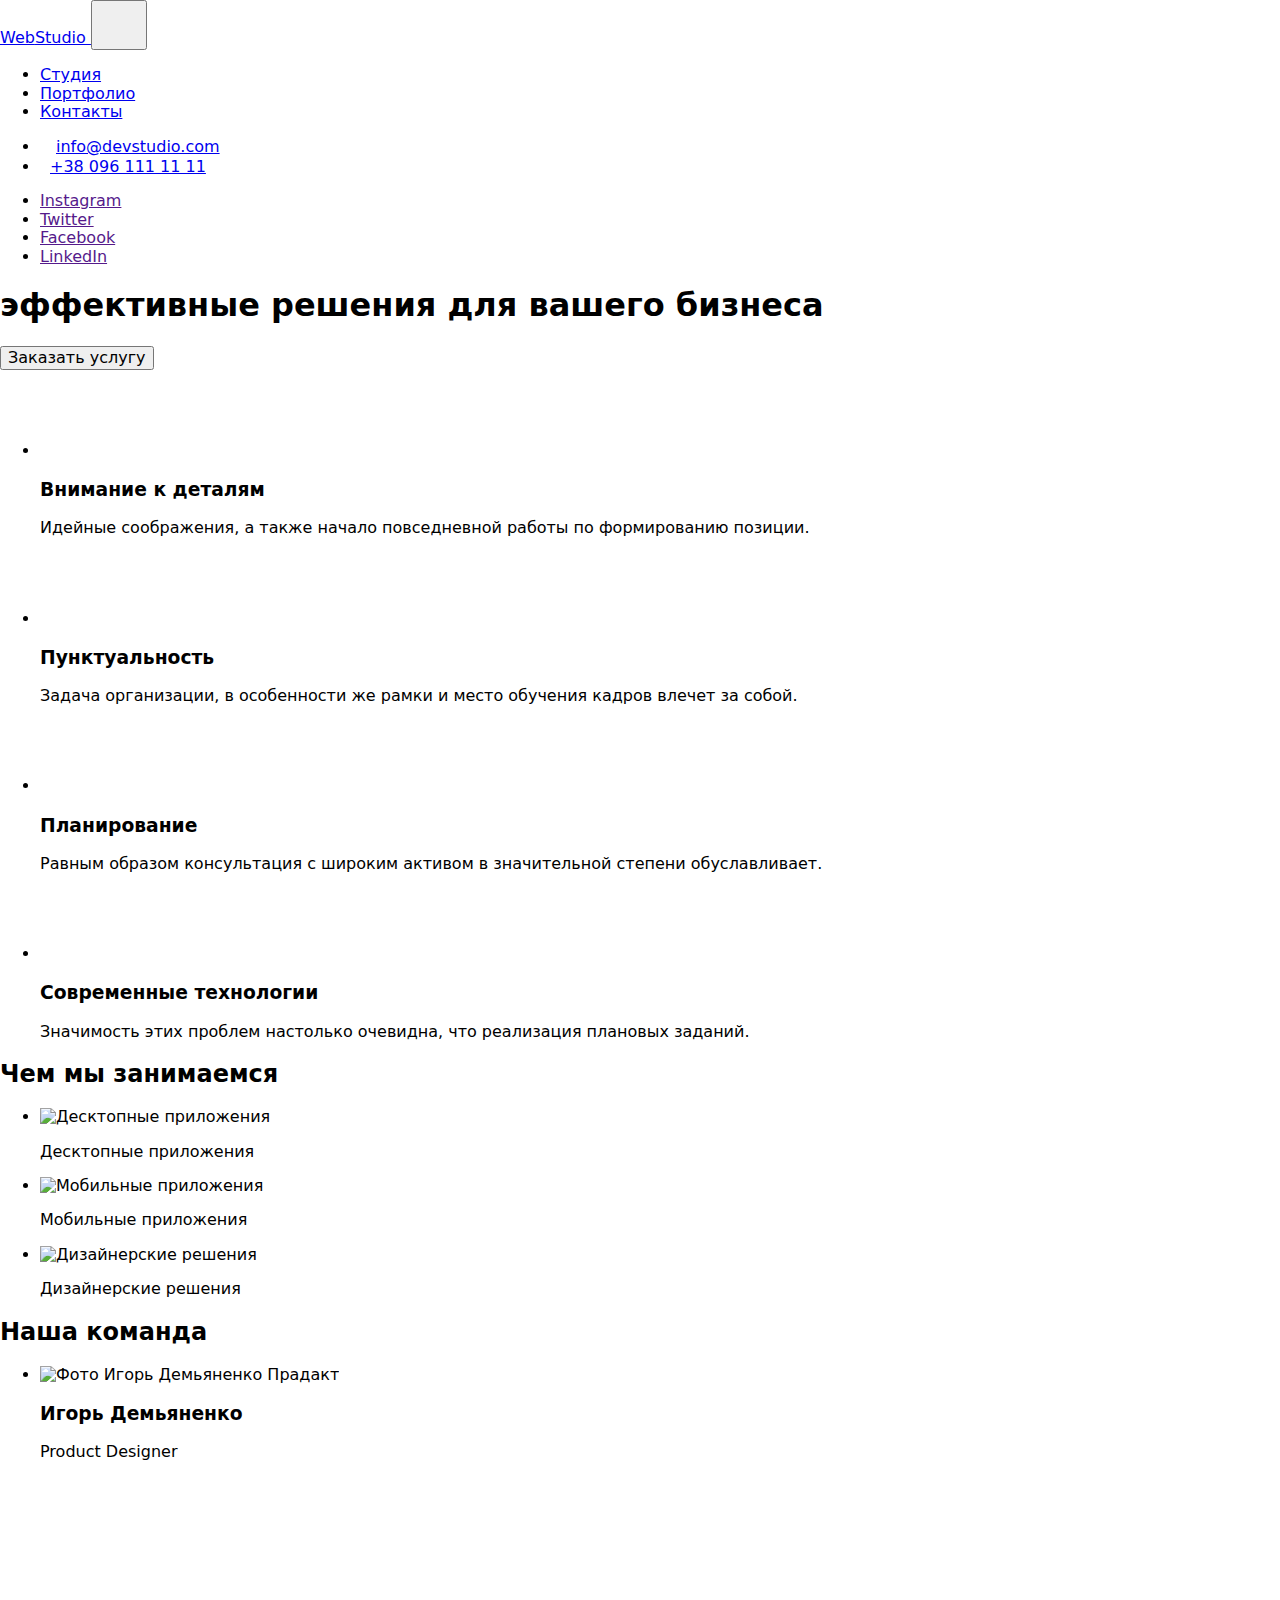
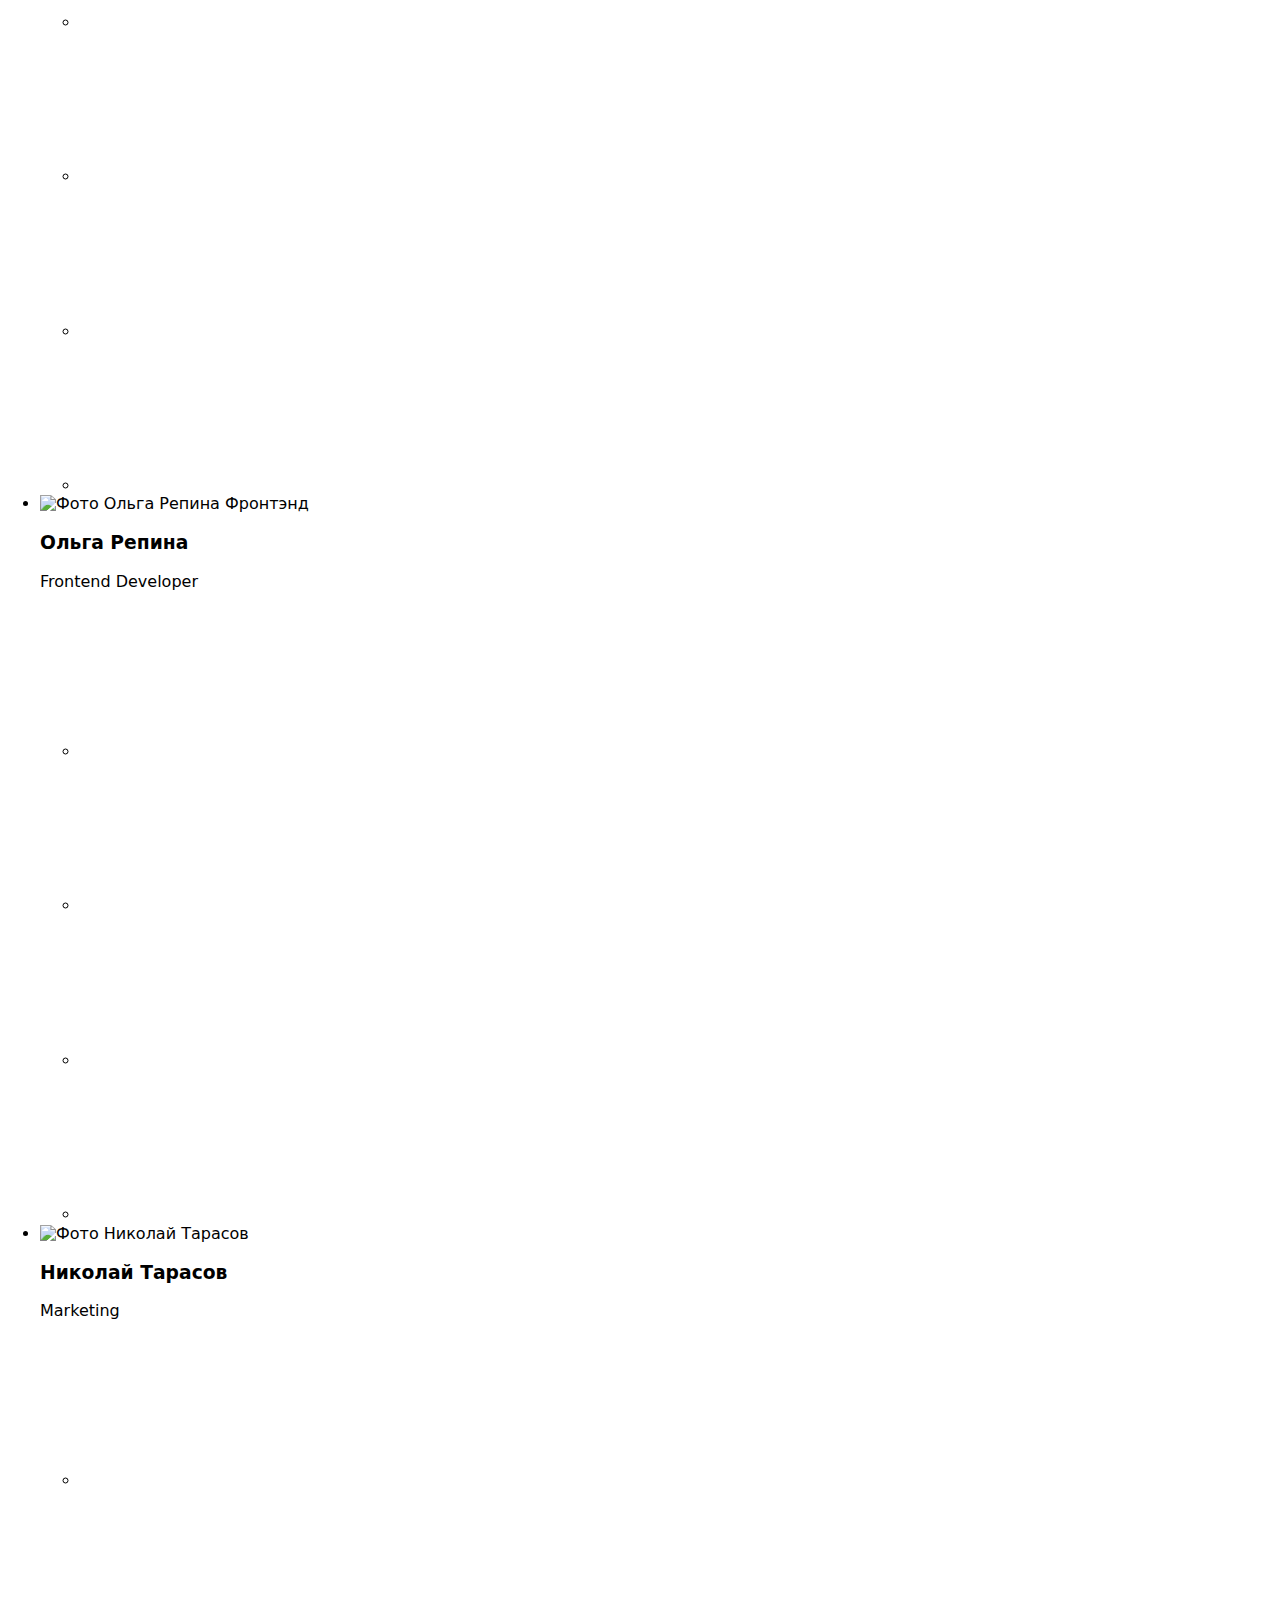
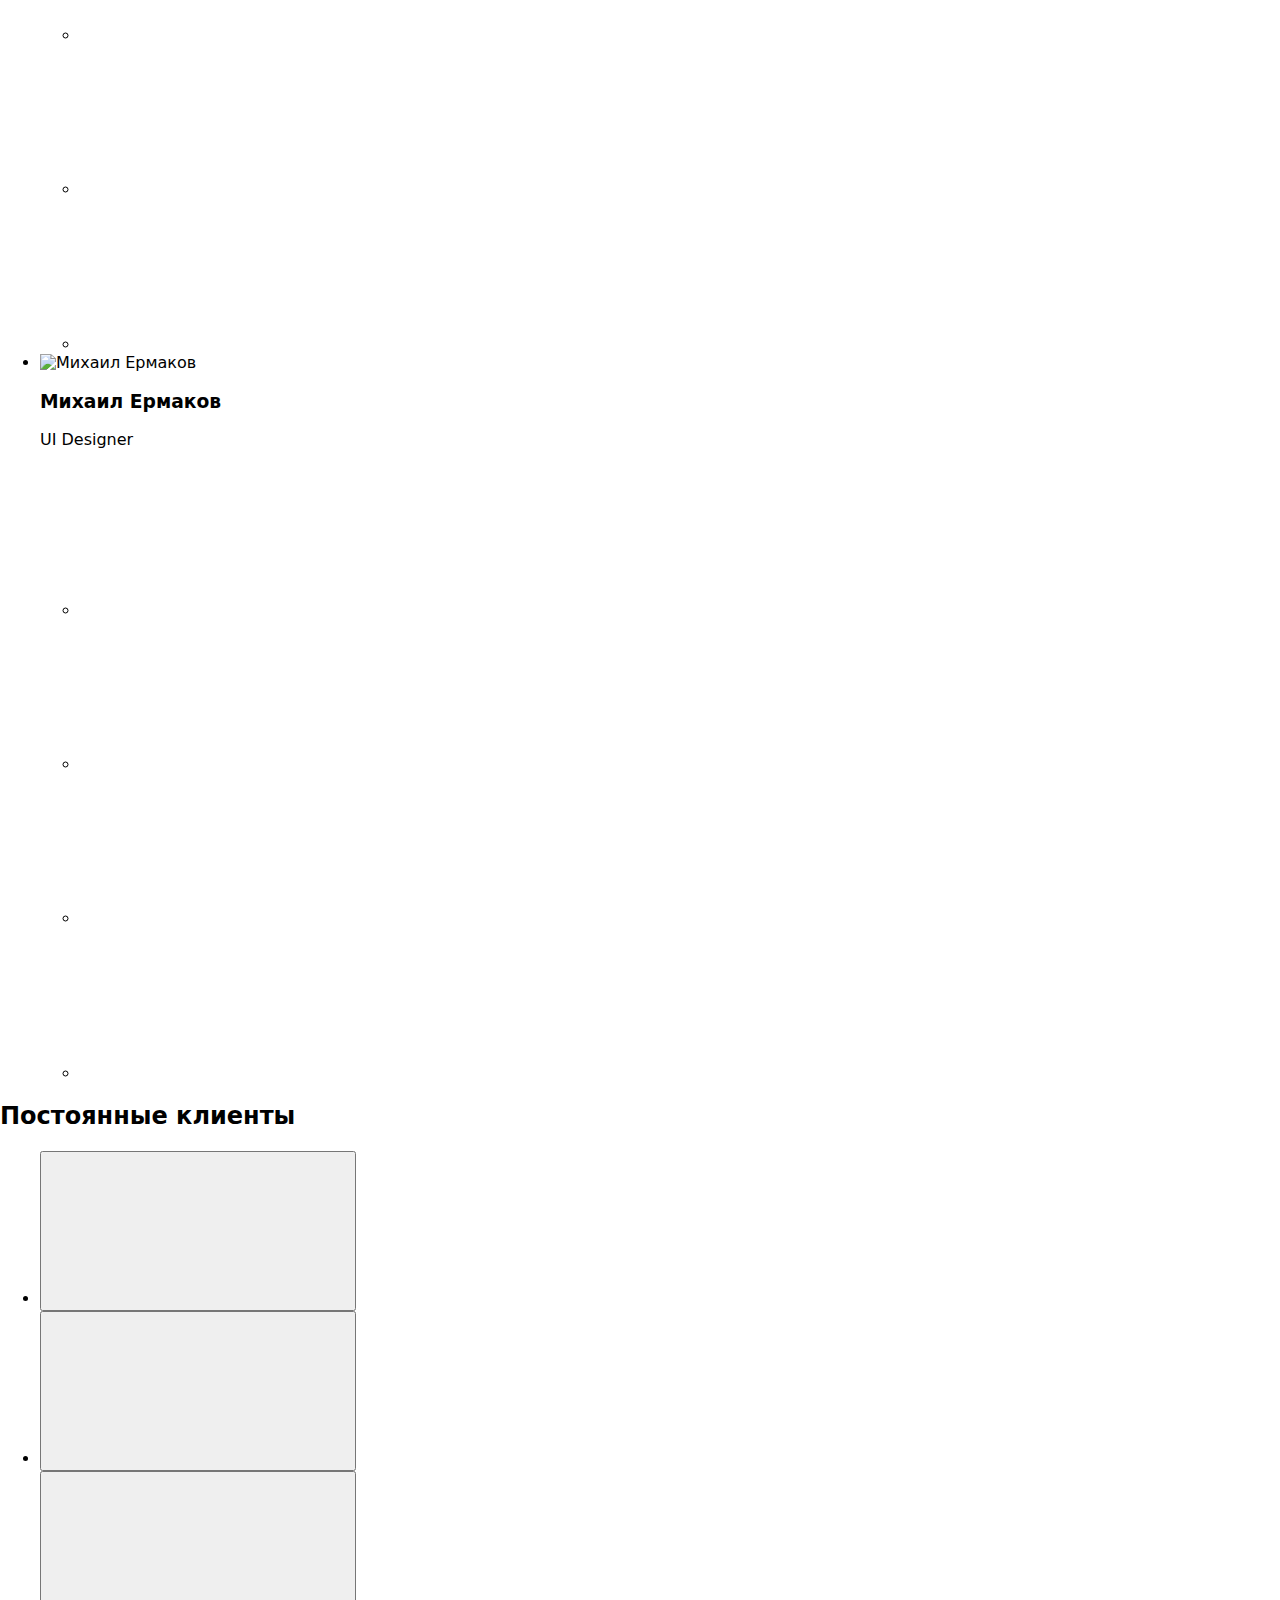
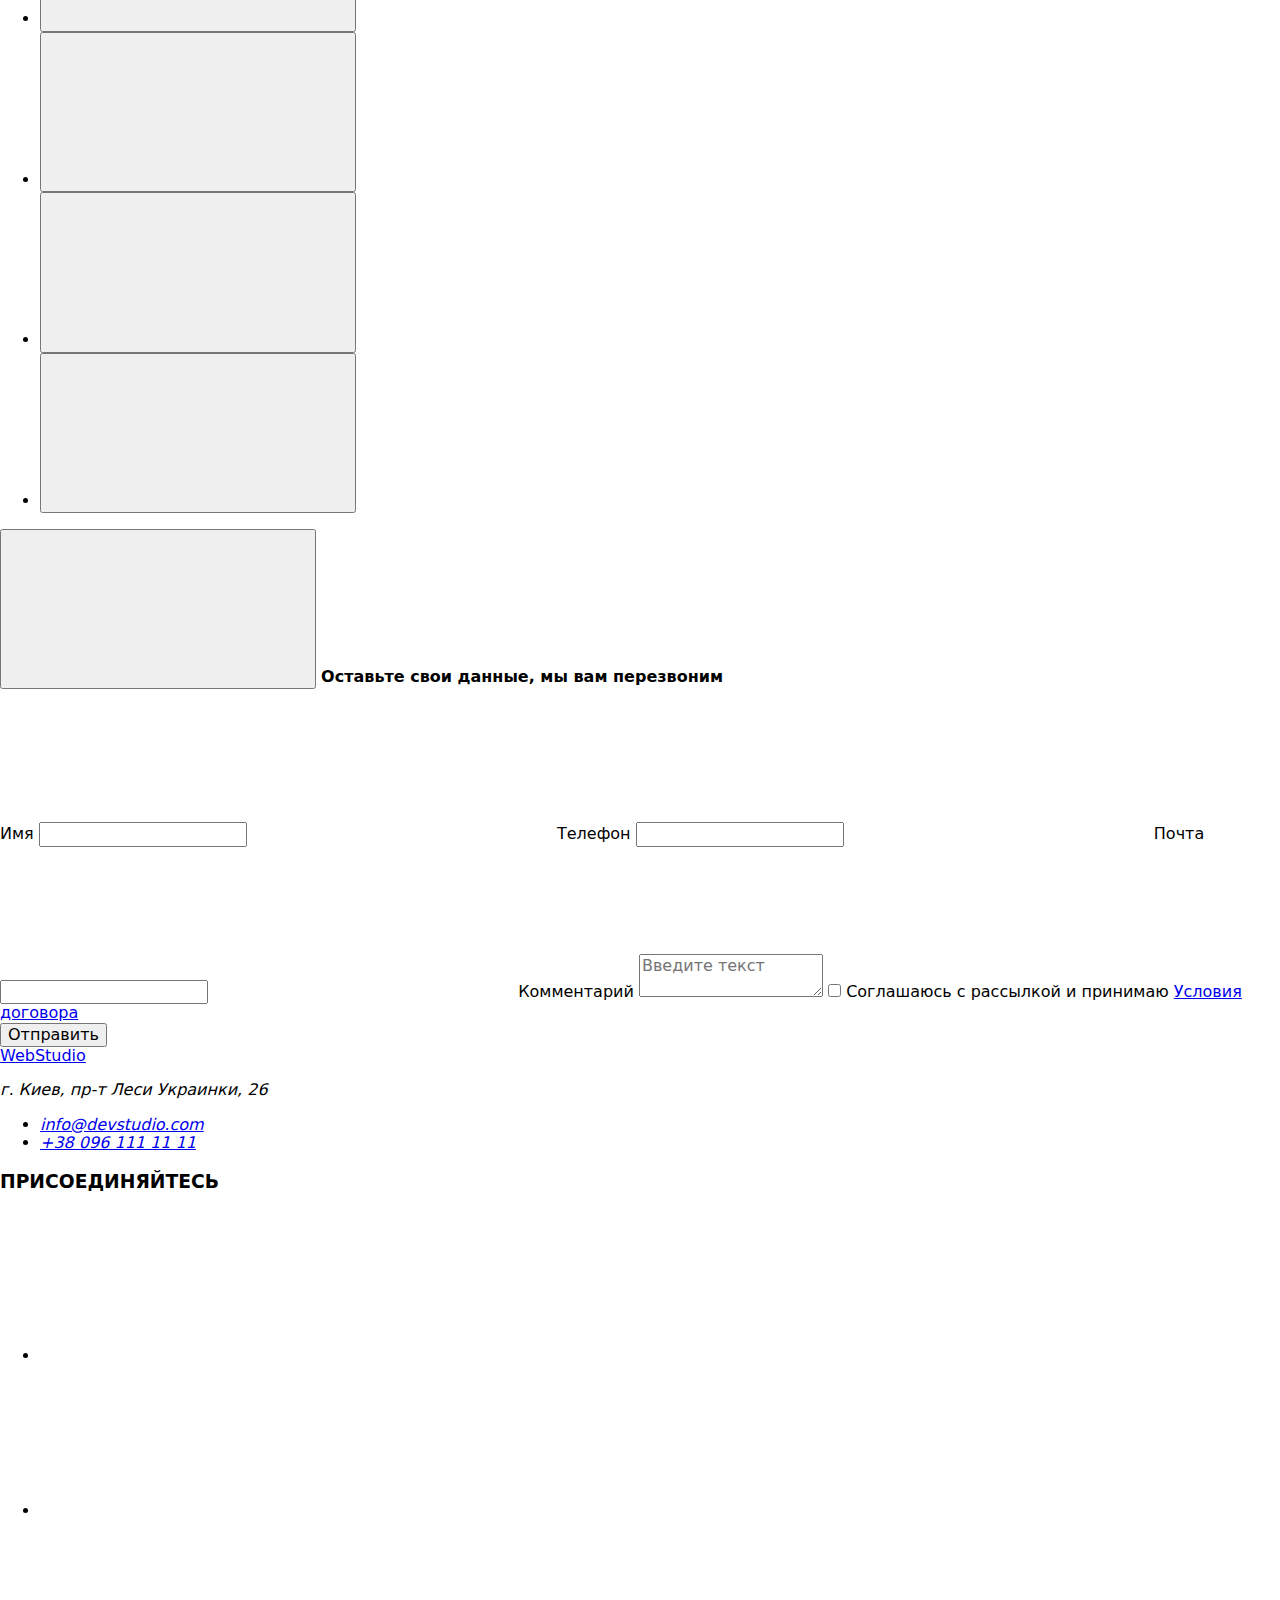
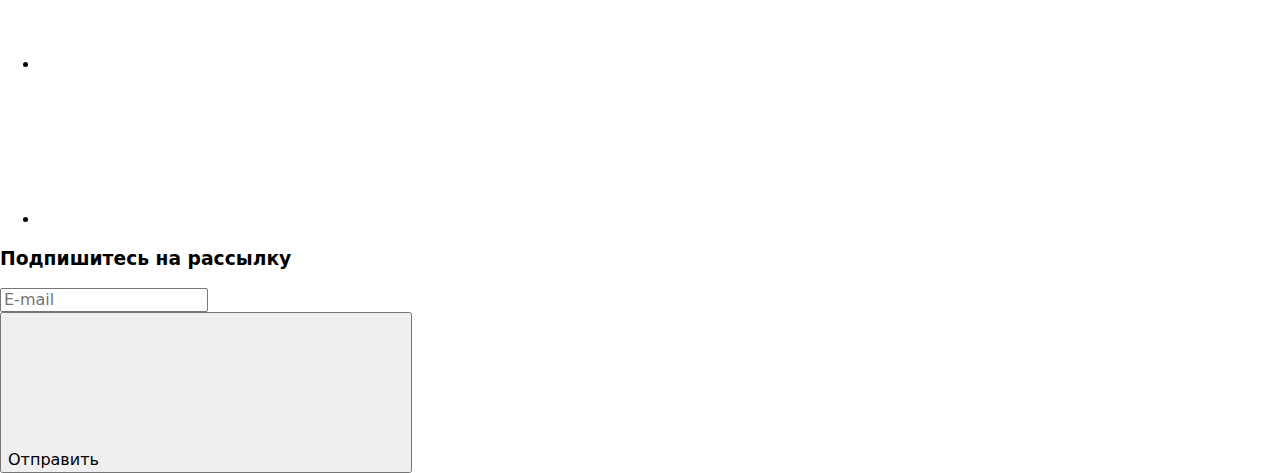
==== index.html @ d08d19b3 "Add files via upload" ====
<!DOCTYPE html>
<html lang="ru">

<head>
    <meta charset="UTF-8" />
    <meta name="viewport" content="width=device-width, initial-scale=1.0" />
    <title>WebStudio</title>
    <link rel="preconnect" href="https://fonts.googleapis.com">
    <link rel="preconnect" href="https://fonts.gstatic.com" crossorigin>
    <link
        href="https://fonts.googleapis.com/css2?family=Raleway:wght@700&family=Roboto:wght@400;500;700;900&display=swap"
        rel="stylesheet">
    <link rel="stylesheet"
        href="https://cdnjs.cloudflare.com/ajax/libs/modern-normalize/1.1.0/modern-normalize.min.css">
       

    <link rel="stylesheet" href="./css/main.min.css">
</head>

<body>
    <!-- Шапка страницы -->
    <header class="page-header">
        <div class="container">
            <nav class="navigation">
                
                <a href="./index.html" class="top-logo">
                    <span class="accent">Web</span>Studio
                </a>
                <button type="button" class="menu-mobile" aria-expanded="false" data-menu-button>
    
                    <svg class="menu-mobile__icon" width="40" height="40" aria-label="Переключатель мобильного меню">
                        <use class="menu-mobile__menu" href="./images/svg/symbol-defs.svg#menu"></use>
                        <use class="menu-mobile__close" href="./images/svg/symbol-defs.svg#close"></use>
                    </svg>
                </button>
                <div class="header-menu-container" id="header-menu-container" data-menu>
                    <ul class="navigation__list">
                        <li class="navigation__item">
                            <a href="./index.html" class="navigation__link navigation__link--accent">Студия</a>
                        </li>
                        <li class="navigation__item">
                            <a href="./portfolio.html" class="navigation__link">Портфолио</a>
                        </li>
                        <li class="navigation__item">
                            <a href="/" class="navigation__link">Контакты</a>
                        </li>
                    </ul>
                    
                    <ul class="contact">




                        <li class="contact__item contact__maill">
                            <a href="maito:info@devstudio.com" class="contact__link">
                         <svg class="contact__icon" width="16" height="12">
    <use href="./images/sprite.svg#icon-envelope"></use>
</svg>info@devstudio.com</a>       
                        </li>
<li class="contact__item contact__tell">
    <a href="tell:+380961111111" class="contact__link contact__link--accent">
        <svg class="contact__icon" width="10" height="16">
            <use href="./images/sprite.svg#icon-Vector"></use>
        </svg>+38 096 111 11 11</a>
</li>

                        
                    </ul>
                    <ul class="social-list__menu">
                        <li class="social-list__item">
                            <a href="" class="social-list__links">Instagram</a>
                            <span class="social-list__line"></span>
                        </li>
                        <li class="social-list__item">
                            <a href="" class="social-list__links">Twitter</a>
                            <span class="social-list__line"></span>
                        </li>
                        <li class="social-list__item">
                            <a href="" class="social-list__links">Facebook</a>
                            <span class="social-list__line"></span>
                        </li>
                        <li class="social-list__item">
                            <a href="" class="social-list__links">LinkedIn</a>
                        </li>
                    </ul>
                </div>
            </nav>
        </div>
    </header>

    <main>
       
        <!-- hero -->
        <section class="hero">
            <div class="hero-main">
                <h1 class="hero-title">эффективные решения для вашего бизнеса</h1>
                <button class="button primary" type="button" data-modal-open>Заказать услугу</button>
            </div>
        </section>

        <!-- Переваги -->

        <section class="section-special-first ">
            <div class="container">

                <!-- <h2 class="unvisible">Список преимуществ</h2> -->
<div class="r">
                <ul class="feature-list ">

                    <li class="feature-list__item">

                        <div class="feature-list__icon--fon"><svg class="feature-list__icon" width="65.32px" height="70px">
                                <use href="./images/sprite.svg#icon-antenna"></use>
                            </svg></div>

                        <h3 class="title">Внимание к деталям</h3>
                        <p class="text">
                            Идейные соображения, а также начало повседневной работы по формированию позиции.
                        </p>
                    </li>
                    <li class="feature-list__item">

                        <div class="feature-list__icon--fon"><svg class="feature-list__icon" width="66.96px" height="70px">
                                <use href="./images/sprite.svg#icon-clock"></use>

                            </svg></div>
                        <h3 class="title">Пунктуальность</h3>
                        <p class="text">
                            Задача организации, в особенности же рамки и место обучения кадров влечет за собой.
                        </p>
                    </li>
                    <li class="feature-list__item">

                        <div class="feature-list__icon--fon"><svg class="feature-list__icon" width="66.96px" height="70px">
                                <use href="./images/sprite.svg#icon-diagram"></use>
                            </svg></div>

                        <h3 class="title">Планирование</h3>
                        <p class="text">
                            Равным образом консультация с широким активом в значительной степени обуславливает.
                        </p>
                    </li>
                    <li class="feature-list__item">

                        <div class="feature-list__icon--fon"> <svg class="feature-list__icon" width="66.96px" height="70px">
                                <use href="./images/sprite.svg#icon-astronaut"></use>
                            </svg></div>

                        <h3 class="title">Современные технологии</h3>
                        <p class="text">
                            Значимость этих проблем настолько очевидна, что реализация плановых заданий.
                        </p>
                    </li>
                </ul></div>
            </div>
        </section>


        <!-- Послуги -->

        <section class="section-special-second services">
            <div class="container">
                <h2 class="section-main-title">Чем мы занимаемся</h2>

                <ul class="   services-list">

                    <li class="services-list__item">
                        <picture>
                            <source srcset="./images/img/haw-we-do/business.webp 1x, ./images/img/haw-we-do/business2-450@2x.webp 2x"
                                media="(min-width 1200px)" type="image/webp">
                            <source srcset="./images/img/haw-we-do/business.jpg 1x, ./images/img/haw-we-do/business2-450@2x.jpg 2x"
                                media="(min-width 1200px)">
                            <img src="./images/img/haw-we-do/business.jpg" alt="Десктопные приложения" width="370" />
                        </picture>
                        <p class="services-list__text">Десктопные приложения</p>
                    </li>
                    <li class="services-list__item">
                        <picture>
                            <source srcset="./images/img/haw-we-do/mobile-apps.webp 1x, ./images/img/haw-we-do/mobile-apps-450@2x.webp 2x"
                                media="(min-width 1200px)" type="image/webp">
                            <source srcset="./images/img/haw-we-do/mobile-apps.jpg 1x, ./images/img/haw-we-do/mobile-apps-450@2x.jpg 2x"
                                media="(min-width 1200px)">
                            <img src="./images/img/haw-we-do/mobile-apps.jpg" alt="Мобильные приложения" width="370" />
                        </picture>
                        <p class="services-list__text">Мобильные приложения</p>
                    </li>
                    <li class="services-list__item">
                        <picture>
                            <source srcset="./images/img/haw-we-do/design.webp 1x, ./images/img/haw-we-do/design-450@2x.webp 2x "
                                media="(min-width 1200px)" type="image/webp">
                            <source srcset="./images/img/haw-we-do/design.jpg 1x, ./images/img/haw-we-do/design-450@2x.jpg 2x "
                                media="(min-width 1200px)">
                            <img src="./images/img/haw-we-do/design.jpg" alt="Дизайнерские решения" width="370" />
                        </picture>
                        <p class="services-list__text">Дизайнерские решения</p>
                    </li>
                </ul>
            </div>
        </section>


        <!-- Співробітники компанії -->

        <section class="section employees">
            <div class="container">

                <h2 class="section-main-title">Наша команда</h2>
                <ul class="   employees-list">
                    <li class="employees-list__item">

                        <picture>
                            <source srcset="./images/img/team-desctop/desctop-igor1x.webp 1x, ./images/img/team-desctop/desctop-igor@2x.webp 2x"
                                media="(min-width: 1200px)" type="image/webp">
                            <source srcset="./images/img/team-desctop/desctop-igor1x.jpg 1x, ./images/img/team-desctop/desctop-igor@2x.jpg 2x"
                                media="(min-width: 1200px)">
                            <source srcset="./images/img/team-tablet/tablet-igor1x.webp 1x, ./images/img/team-tablet/tablet-igor@2x.webp 2x"
                                media="(min-width: 768px)" type="image/webp">
                            <source srcset="./images/img/team-tablet/tablet-igor1x.jpg 1x, ./images/img/team-tablet/tablet-igor@2x.jpg 2x"
                                media="(min-width: 768px)">
                            <source srcset="./images/img/team-smart/smart-igor1x.webp 1x, ./images/img/team-smart/smart-igor@2x.webp 2x"
                                media="(min-width: 320px)" type="image/webp">
                            <source srcset="./images/img/team-smart/smart-igor1x.jpg 1x, ./images/img/team-smart/smart-igor@2x.jpg 2x"
                                media="(min-width: 320px)">
                            <img src="./images/img/team-smart/smart-igor1x.jpg" alt="Фото Игорь Демьяненко Прадакт" />
                        </picture>
                        <div class="employees-item__description">
                            <h3>Игорь Демьяненко</h3>
                            <p>Product Designer</p>
                            <ul class="social-button    social-centr">


                                <li> <a href="#" class="employees-item__social "><svg class="employees-item__links">
                                            <!--  width="44px" height="44px"-->

                                            <use href="./images/svg/sprite.svg#instagram"></use>
                                        </svg>
                                    </a></li>
                                <li> <a href="#" class="employees-item__social "><svg class="employees-item__links">
                                            <use href="./images/svg/sprite.svg#twitter"></use>
                                        </svg>
                                    </a></li>

                                <li> <a href="#" class="employees-item__social "><svg class="employees-item__links">
                                            <use href="./images/svg/sprite.svg#facebook"></use>
                                        </svg>
                                    </a></li>
                                <li> <a href="#" class="employees-item__social  "><svg class="employees-item__links ">
                                            <use href=" ./images/svg/sprite.svg#linkedin"></use>
                                        </svg>
                                    </a></li>
                            </ul>

                        </div>
                    </li>
                    <li class="employees-list__item">
                        <picture>
                            <source srcset="./images/img/team-desctop/desctop-olga1x.webp 1x, ./images/img/team-desctop/desctop-olga@2x.webp 2x"
                                media="(min-width: 1200px)" type="image/webp">
                            <source srcset="./images/img/team-desctop/desctop-olga1x.jpg 1x, ./images/img/team-desctop/desctop-olga@2x.jpg 2x"
                                media="(min-width: 1200px)">
                            <source srcset="./images/img/team-tablet/tablet-olga1x.webp 1x, ./images/img/team-tablet/tablet-olga@2x.webp 2x"
                                media="(min-width: 768px)" type="image/webp">
                            <source srcset="./images/img/team-tablet/tablet-olga1x.jpg 1x, ./images/img/team-tablet/tablet-olga@2x.jpg 2x"
                                media="(min-width: 768px)">
                            <source srcset="./images/img/team-smart/smart-olga1x.webp 1x, ./images/img/team-smart/smart-olga@2x.webp 2x"
                                media="(min-width: 320px)" type="image/webp">
                            <source srcset="./images/img/team-smart/smart-olga1x.jpg 1x, ./images/img/team-smart/smart-olga@2x.jpg 2x"
                                media="(min-width: 320px)">
                            <img src="./images/img/team-smart/smart-olga1x.jpg" alt="Фото Ольга Репина Фронтэнд" />
                        </picture>
                        <div class="employees-item__description">
                            <h3>Ольга Репина</h3>
                            <p>Frontend Developer</p>
                            <ul class="social-button    social-centr">


                                <li> <a href="#" class="employees-item__social"><svg class="employees-item__links">
                                            <!--  width="44px" height="44px"-->

                                            <use href="./images/svg/sprite.svg#instagram"></use>
                                        </svg>
                                    </a></li>
                                <li> <a href="#" class="employees-item__social"><svg class="employees-item__links">
                                            <use href="./images/svg/sprite.svg#twitter"></use>
                                        </svg>
                                    </a></li>

                                <li> <a href="#" class="employees-item__social"><svg class="employees-item__links">
                                            <use href="./images/svg/sprite.svg#facebook"></use>
                                        </svg>
                                    </a></li>
                                <li> <a href="#" class="employees-item__social"><svg class="employees-item__links">
                                            <use href=" ./images/svg/sprite.svg#linkedin"></use>
                                        </svg>
                                    </a></li>
                            </ul>
                        </div>
                    </li>
                    <li class="employees-list__item">
                    <picture>
                        <source
                            srcset="./images/img/team-desctop/desctop-nikolay1x.webp 1x, ./images/img/team-desctop/desctop-nikolay@2x.webp 2x"
                            media="(min-width: 1200px)" type="image/webp">
                        <source
                            srcset="./images/img/team-desctop/desctop-nikolay1x.jpg 1x, ./images/img/team-desctop/desctop-nikolay@2x.jpg 2x"
                            media="(min-width: 1200px)">
                        <source
                            srcset="./images/img/team-tablet/tablet-nikolay1x.webp 1x, ./images/img/team-tablet/tablet-nikolay@2x.webp 2x"
                            media="(min-width: 768px)" type="image/webp">
                        <source srcset="./images/img/team-tablet/tablet-nikolay1x.jpg 1x, ./images/img/team-tablet/tablet-nikolay@2x.jpg 2x"
                            media="(min-width: 768px)">
                        <source srcset="./images/img/team-smart/smart-nikolay1x.webp 1x, ./images/img/team-smart/smart-nikolay@2x.webp 2x"
                            media="(min-width: 320px)" type="image/webp">
                        <source srcset="./images/img/team-smart/smart-nikolay1x.jpg 1x, ./images/img/team-smart/smart-nikolay@2x.jpg 2x"
                            media="(min-width: 320px)">
                        <img src="./images/img/team-smart/smart-nikolay1x.jpg" alt="Фото Николай Тарасов" />
                    </picture>
                        <div class="employees-item__description">
                            <h3>Николай Тарасов</h3>
                            <p>Marketing</p>
                            <ul class="social-button    social-centr">


                                <li> <a href="#" class="employees-item__social"><svg class="employees-item__links">
                                            <!--  width="44px" height="44px"-->

                                            <use href="./images/svg/sprite.svg#instagram"></use>
                                        </svg>
                                    </a></li>
                                <li> <a href="#" class="employees-item__social"><svg class="employees-item__links">
                                            <use href="./images/svg/sprite.svg#twitter"></use>
                                        </svg>
                                    </a></li>

                                <li> <a href="#" class="employees-item__social"><svg class="employees-item__links">
                                            <use href="./images/svg/sprite.svg#facebook"></use>
                                        </svg>
                                    </a></li>
                                <li> <a href="#" class="employees-item__social"><svg class="employees-item__links">
                                            <use href=" ./images/svg/sprite.svg#linkedin"></use>
                                        </svg>
                                    </a></li>
                            </ul>
                        </div>
                    </li>
                    <li class="employees-list__item">


                    <picture>
                        <source
                            srcset="./images/img/team-desctop/desctop-mihail1x.webp 1x, ./images/img/team-desctop/desctop-mihail@2x.webp 2x"
                            media="(min-width: 1200px)" type="image/webp">
                        <source
                            srcset="./images/img/team-desctop/desctop-mihail1x.jpg 1x, ./images/img/team-desctop/desctop-mihail@2x.jpg 2x"
                            media="(min-width: 1200px)">
                        <source srcset="./images/img/team-tablet/tablet-mihail1x.webp 1x, ./images/img/team-tablet/tablet-mihail@2x.webp 2x"
                            media="(min-width: 768px)" type="image/webp">
                        <source srcset="./images/img/team-tablet/tablet-mihail1x.jpg 1x, ./images/img/team-tablet/tablet-mihail@2x.jpg 2x"
                            media="(min-width: 768px)">
                        <source srcset="./images/img/team-smart/smart-mihail1x.webp 1x, ./images/img/team-smart/smart-mihail@2x.webp
                                    2x" media="(min-width: 320px)" type="image/webp">
                        <source srcset="./images/img/team-smart/smart-mihail1x.jpg 1x, ./images/img/team-smart/smart-mihail@2x.jpg 2x"
                            media="(min-width: 320px)">
                        <img src="./images/img/team-smart/smart-mihail1x.jpg" alt="Михаил Ермаков" />
                    </picture>
                        <div class="employees-item__description">

                            <h3>Михаил Ермаков</h3>
                            <p>UI Designer</p>
                            <ul class="social-button    social-centr">


                                <li> <a href="#" class="employees-item__social "><svg class="employees-item__links">
                                            <!--  width="44px" height="44px"-->

                                            <use href="./images/svg/sprite.svg#instagram"></use>
                                        </svg>
                                    </a></li>
                                <li> <a href="#" class="employees-item__social "><svg class="employees-item__links">
                                            <use href="./images/svg/sprite.svg#twitter"></use>
                                        </svg>
                                    </a></li>

                                <li> <a href="#" class="employees-item__social "><svg class="employees-item__links">
                                            <use href="./images/svg/sprite.svg#facebook"></use>
                                        </svg>
                                    </a></li>
                                <li> <a href="#" class="employees-item__social "><svg class="employees-item__links">
                                            <use href=" ./images/svg/sprite.svg#linkedin"></use>
                                        </svg>
                                    </a></li>
                            </ul>
                        </div>
                    </li>
                </ul>
            </div>
        </section>


        <!-- Постійні клієнти -->


        <section class="section-special-second section">
            <div class="container ">
                <h2 class="section-main-title">Постоянные клиенты</h2>
                <ul class="client">

                    <li class="item">
                        <button type="button" class="button-client"><svg class="client-icon-button">
                                <use href="./images/sprite.svg#icon-Client1"></use>
                            </svg></button>
                    </li>
                    <li class="item">
                        <button type="button" class="button-client"><svg class="client-icon-button">
                                <use href="./images/sprite.svg#icon-Client2"></use>
                            </svg></button>
                    </li>
                    <li class="item">
                        <button type="button" class="button-client"><svg class="client-icon-button">
                                <use href="./images/sprite.svg#icon-Client3"></use>
                            </svg></button>
                    </li>
                    <li class="item">
                        <button type="button" class="button-client"><svg class="client-icon-button">
                                <use href="./images/sprite.svg#icon-Client4"></use>
                            </svg></button>
                    </li>
                    <li class="item">
                        <button type="button" class="button-client"><svg class="client-icon-button">
                                <use href="./images/sprite.svg#icon-Client5"></use>
                            </svg></button>
                    </li>
                    <li class="item">
                        <button type="button" class="button-client"><svg class="client-icon-button">
                                <use href="./images/sprite.svg#icon-Client6"></use>
                            </svg></button>
                    </li>




                </ul>



            </div>
        </section>





    </main>

    <!-- Футер -->
    <!--Модальне вікно-->
    <div class="backdrop is-hidden" data-modal>
        <div class="modal-box">
            <button class="modal-close" data-modal-close>
                <svg class="close-icon">
                    <use href="./images/svg/close.svg#close"></use>
                </svg>
            </button>
            <b class="modal-headline">Оставьте свои данные, мы вам перезвоним</b>
            <form class="form-box">
                <label for="Name" class="form-input-box">
                    Имя
                    <input type="text" name="user-name" id="" class="form-input" required>
                    <svg class="form-input-icon">
                        <use href="./images/svg/person-black-18dp 1.svg#1"></use>
                    </svg>
    
                </label>
    
                <label for="Tel" class="form-input-box">
                    Телефон
                    <input type="tel" name="" id="" class="form-input" pattern="[0-9]{10}" title="0500505050">
    
                    <svg class="form-input-icon">
                        <use href="./images/svg/phone-black-18dp 1.svg#1""></use>
                            </svg>
        
                        </label>
                        <label for=" Email" class="form-input-box">
                            Почта
                            <input type="email" name="" id="" class="form-input">
                            <svg class="form-input-icon">
                                <use href="./images/svg/email-black-18dp 1.svg#1""></use>
                            </svg>
        
        
                        </label>
                        <!---->
                        <label class=" form-input-box-coment">
                                    Комментарий
                                    <textarea name="textarea" id="user-msg" placeholder="Введите текст"
                                        class="form-message"></textarea>
                </label>
    
                <label class="check option">
                    <input class="check__input" type="checkbox">
                    <span class="check__box"></span>
                    <span class="check-text">Соглашаюсь с рассылкой и принимаю &#32;<a href="#">Условия
                            договора</a></span>
    
                </label>
    
            </form>
    
            <div class="modal-btn-box"><button type="submit" class="modal-btn">Отправить</button></div>
        </div>
    </div>
    <!---->
    

<footer class="footer">

    <div class="container footer__container ">
        <div class="footer_logobox">
            <a href="./index.html" class="footer__logo">


                <span class="accent">Web</span><span class="second-part">Studio</span>
            </a>

            <address class="address">
                <p class="footer__address">г. Киев, пр-т Леси Украинки, 26</p>
                <ul class="footer__list">
                    <li class="footer__address"><a href="mailto:info@devstudio.com"
                            class="button">info@devstudio.com</a>
                    </li>
                    <li><a href="tel:+380961111111" class="button">+38 096 111 11 11</a></li>
                </ul>
            </address>
        </div>



        <div class="footer__container2">
            <h3 class="social-h">ПРИСОЕДИНЯЙТЕСЬ</h3>



            <ul class="social-button   ">

                <li> <a href="#" class="social-button__footer"><svg class="social-button__links">


                            <use href="./images/svg/sprite.svg#instagram"></use>
                        </svg>
                    </a></li>
                <li> <a href="#" class="social-button__footer"><svg class="social-button__links">
                            <use href="./images/svg/sprite.svg#twitter"></use>
                        </svg>
                    </a></li>

                <li> <a href="#" class="social-button__footer"><svg class="social-button__links">
                            <use href="./images/svg/sprite.svg#facebook"></use>
                        </svg>
                    </a></li>
                <li> <a href="#" class="social-button__footer"><svg class="social-button__links">
                            <use href="./images/svg/sprite.svg#linkedin"></use>
                        </svg>
                    </a></li>

            </ul>


        </div>
        <div class="subscription-box-general">
            <h3 class="social-h">Подпишитесь на рассылку</h3>
            <div class="subscription-box"><!---->
                <label for="Email" class="form-input-box-footer">

                        <input type="email" class="form-input-footer" placeholder="E-mail">

                    </label>
                
                
                <div class="btn-submit-box"><button type="submit" class="btn-subscribe">Отправить &#32;
                        <svg class="button-post">
                            <use href="./images/svg/sprite.svg#telegram-ico"></use>
                        </svg>
                    </button></div>
                

                

            </div>
        </div>


    </div>


</footer>

   



<script src="./js/menu.js"></script>
    <script src="./js/modal.js"></script>    
</body>

</html>
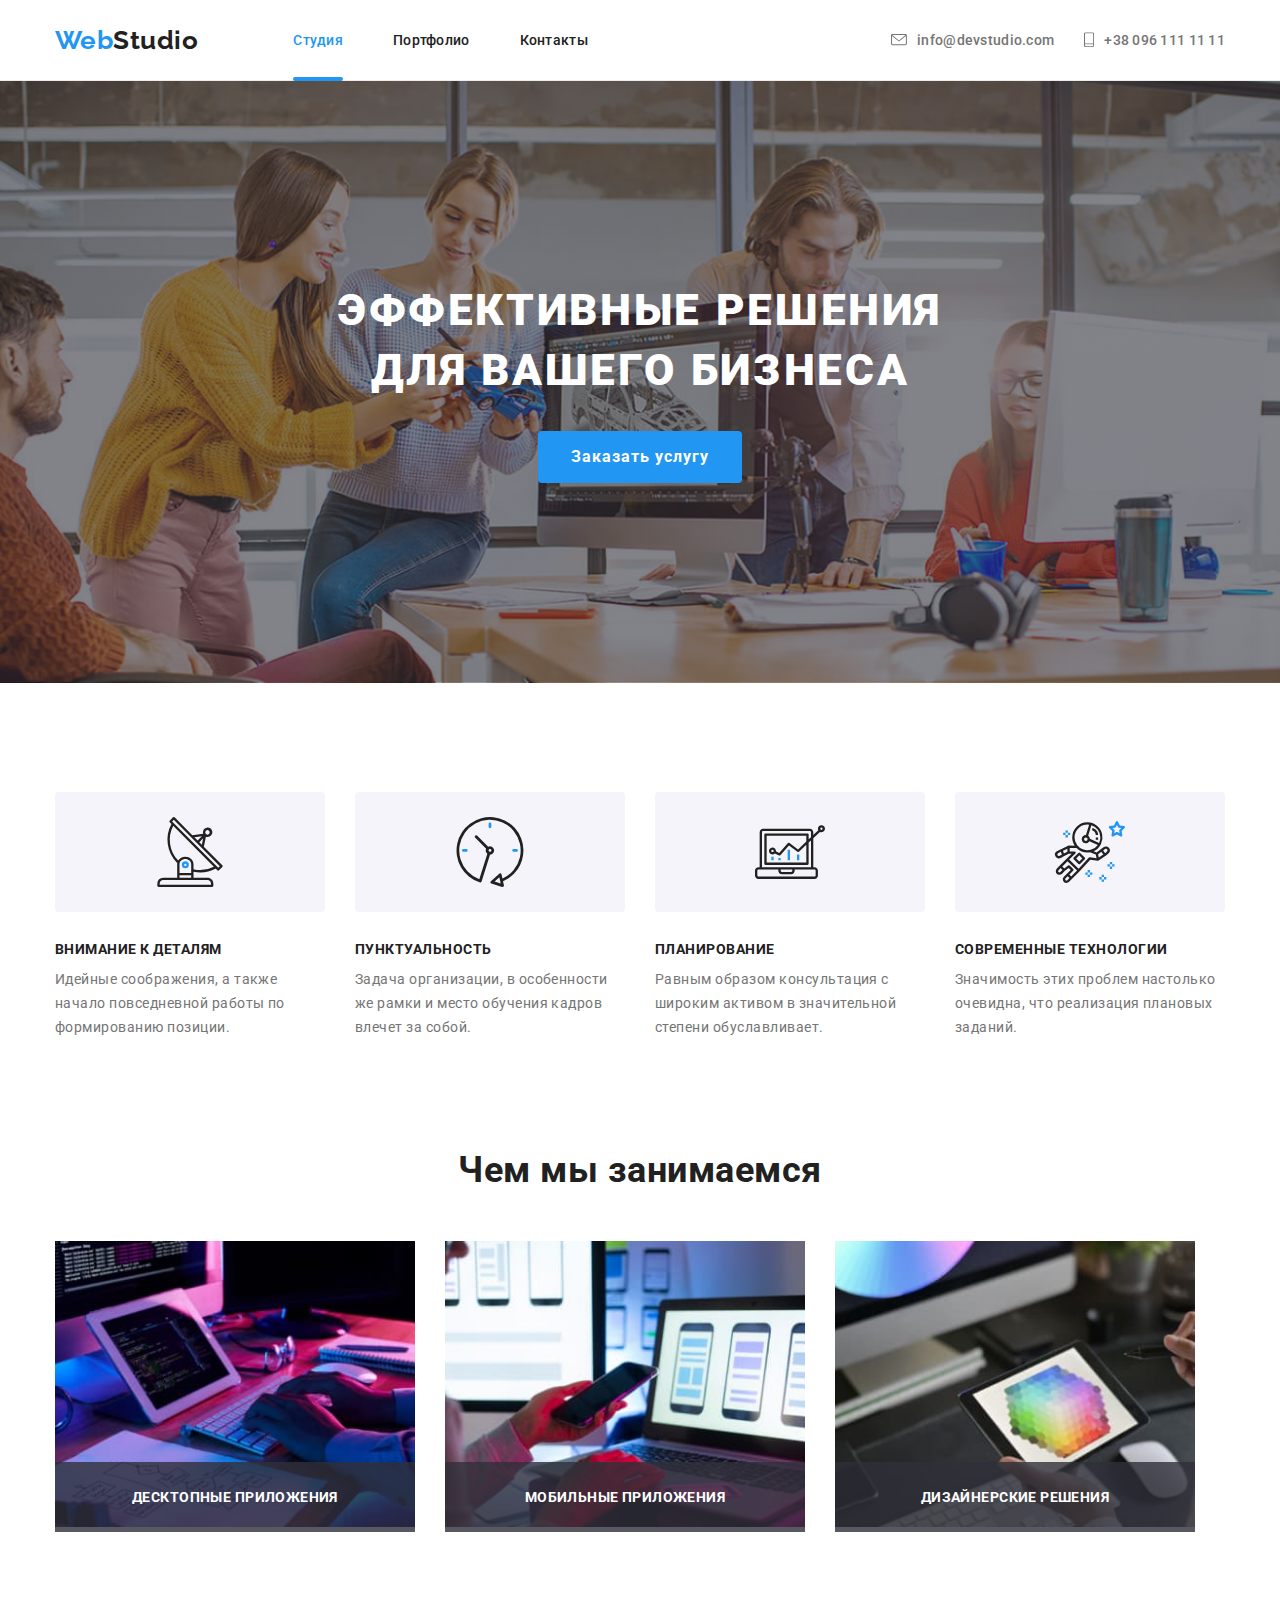
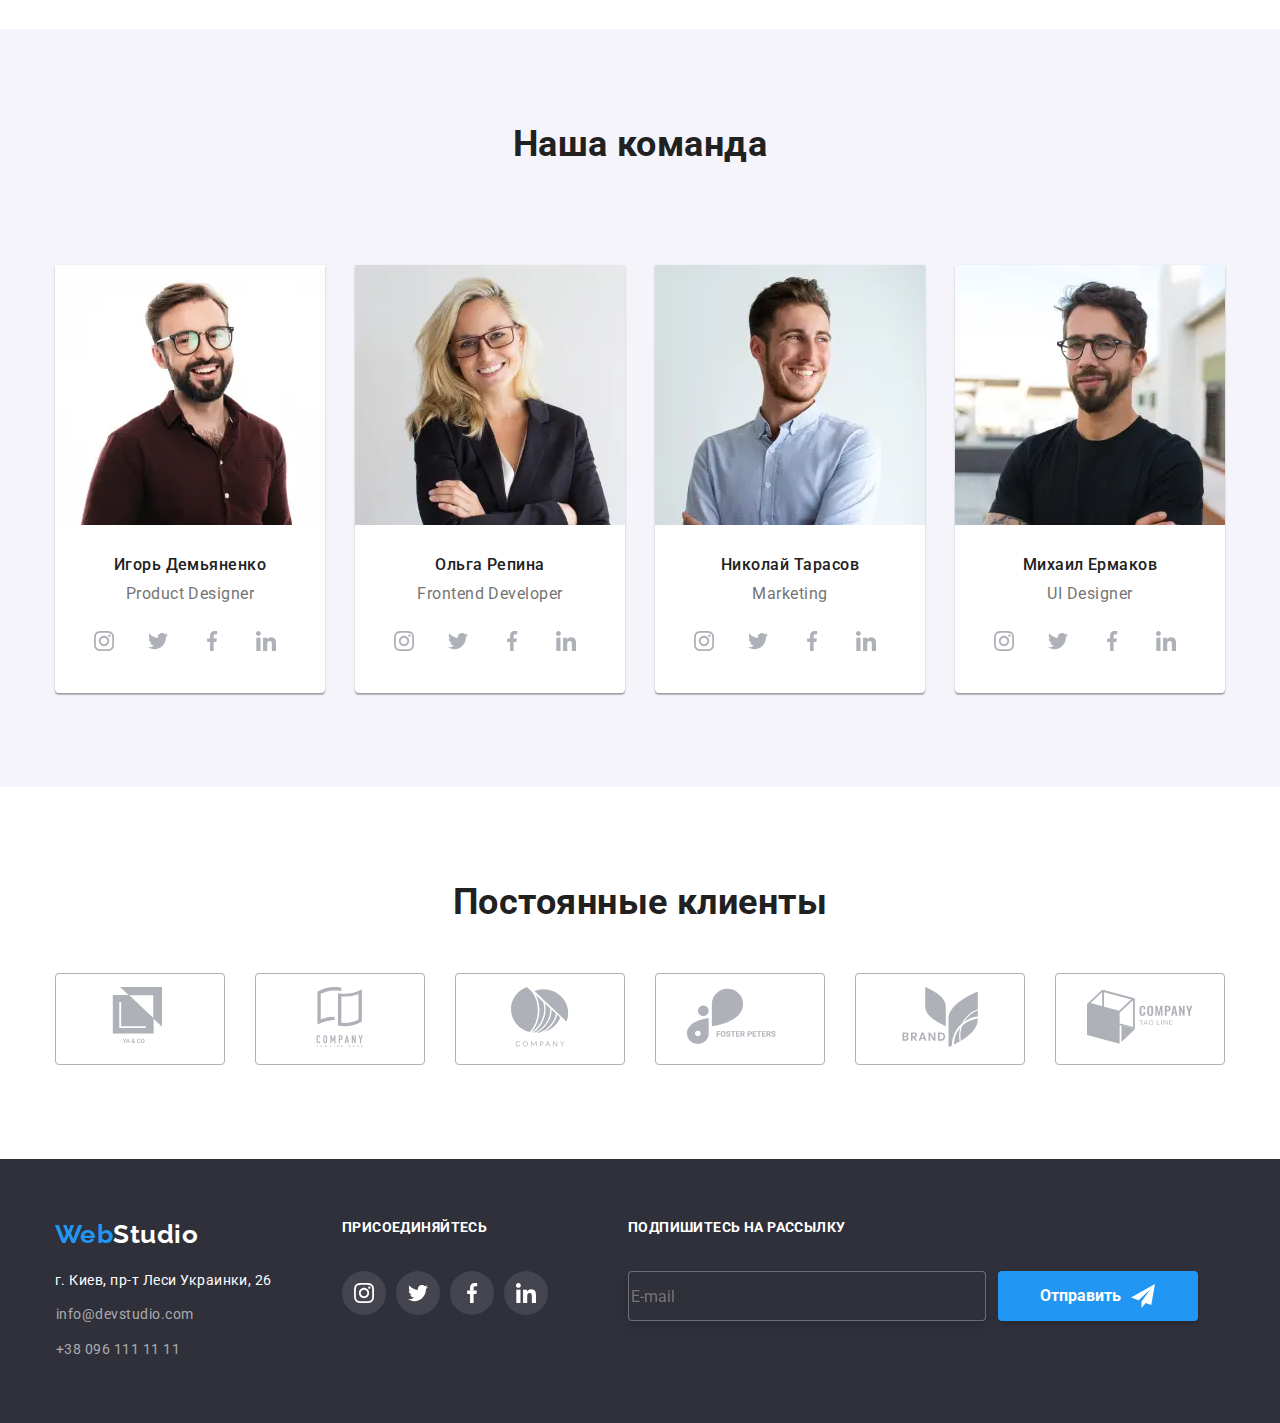
==== commit 6c8d16fa: "Add files via upload" ====
--- a/index.html
+++ b/index.html
@@ -400,7 +400,7 @@
         <!-- Постійні клієнти -->
 
 
-        <section class="section-special-second section">
+        <section class="section-special-work section">
             <div class="container ">
                 <h2 class="section-main-title">Постоянные клиенты</h2>
                 <ul class="client">
--- a/css/main.min.css
+++ b/css/main.min.css
@@ -0,0 +1 @@
+:root{--accent-color: #2196f3;--primary-white-color: #ffffff;--primary-text-color: #212121;--secondary-text-color: #757575;--title-text-color: #212121;--secondary-background-color: #2f303a;--special-background-color: #f5f4fa}body{margin:0;font-family:Roboto,sans-serif;background-color:var(--primary-white-color);color:var(--primary-text-color);letter-spacing:.03em}body.modal-open{overflow:hidden}h1,h2,h3,h4,h5,h6,p{margin-top:0;margin-bottom:0}ul,ol{margin-top:0;margin-bottom:0;padding-left:0}img{display:block;max-width:100%;height:auto}* li{list-style-type:none}.visually-hidden{position:absolute;width:1px;height:1px;margin:-1px;border:0;padding:0;clip:rect(0 0 0 0);overflow:hidden}.page-header{border-bottom:1px solid #ececec}.top-logo{color:var(--title-text-color);font-family:Raleway;font-weight:700;font-size:26px;line-height:1.17;text-decoration:none;margin:0 95px 0 0;padding:25px 0 25px 0}.top-logo .accent{color:var(--accent-color)}.nav{display:-webkit-box;display:-ms-flexbox;display:flex;-webkit-box-orient:horizontal;-webkit-box-direction:normal;-ms-flex-direction:row;flex-direction:row}.navigation{display:-webkit-box;display:-ms-flexbox;display:flex;-webkit-box-align:center;-ms-flex-align:center;align-items:center}.menu-mobile{padding:10px 0;margin:0;border:none;color:#212121;background-color:transparent;margin-left:auto;position:relative;z-index:22}.menu-mobile:hover .menu-mobile__icon,.menu-mobile:focus .menu-mobile__icon{fill:#2196f3}.menu-mobile.is-open{position:fixed;top:8px;right:15px}@media screen and (min-width: 768px){.menu-mobile{display:none}}.menu-mobile__icon{fill:currentColor}.menu-mobile .menu-mobile__close{display:none}.menu-mobile.is-open .menu-mobile__close{display:block}.menu-mobile.is-open .menu-mobile__menu{display:none}@media screen and (max-width: 767px){.header-menu-container{position:fixed;top:0;left:0;background-color:#fff;height:100%;width:100%;padding:48px 40px;z-index:1;overflow:auto;display:none}.header-menu-container.is-open{display:-webkit-box;display:-ms-flexbox;display:flex;-webkit-box-orient:vertical;-webkit-box-direction:normal;-ms-flex-direction:column;flex-direction:column;height:100vh;vertical-align:middle;-webkit-box-pack:justify;-ms-flex-pack:justify;justify-content:space-between}}@media screen and (min-width: 768px){.header-menu-container{display:-webkit-box;display:-ms-flexbox;display:flex;-webkit-box-align:center;-ms-flex-align:center;align-items:center;-webkit-box-pack:justify;-ms-flex-pack:justify;justify-content:space-between;width:100%}}.navigation__link{color:#212121;display:block;font-family:Roboto;font-style:normal;font-weight:500;font-size:40px;line-height:47px;letter-spacing:.02em;text-decoration:none;-webkit-transition:color 250ms cubic-bezier(0.4, 0, 0.2, 1);transition:color 250ms cubic-bezier(0.4, 0, 0.2, 1)}.navigation__link:focus,.navigation__link:hover{color:#2196f3}@media screen and (min-width: 768px){.navigation__link{position:relative;font-size:14px;line-height:16px;padding:32px 0}}@media screen and (min-width: 768px){.navigation__list{margin-bottom:0;display:-webkit-box;display:-ms-flexbox;display:flex;text-decoration:none}}@media screen and (max-width: 767px){.navigation__item{margin-bottom:32px}}@media screen and (min-width: 768px){.navigation__item:not(:last-child){margin-right:50px}}.navigation__link--accent{color:#2196f3}@media screen and (min-width: 768px){.navigation__link--accent::after{content:"";display:block;position:absolute;bottom:-1px;left:0;width:100%;height:4px;background-color:#2196f3;border-radius:2px;-webkit-transform:scaleX(1);transform:scaleX(1);-webkit-transition:-webkit-transform 250ms cubic-bezier(0.4, 0, 0.2, 1);transition:-webkit-transform 250ms cubic-bezier(0.4, 0, 0.2, 1);transition:transform 250ms cubic-bezier(0.4, 0, 0.2, 1);transition:transform 250ms cubic-bezier(0.4, 0, 0.2, 1), -webkit-transform 250ms cubic-bezier(0.4, 0, 0.2, 1);transition:transform 250ms cubic-bezier(0.4, 0, 0.2, 1),-webkit-transform 250ms cubic-bezier(0.4, 0, 0.2, 1)}}a{text-decoration:none}.social-list__menu{display:-webkit-box;display:-ms-flexbox;display:flex;-webkit-box-align:center;-ms-flex-align:center;align-items:center;-ms-flex-wrap:wrap;flex-wrap:wrap}@media screen and (min-width: 768px){.social-list__menu{display:none}}.social-list__item{display:-webkit-box;display:-ms-flexbox;display:flex;-webkit-box-pack:center;-ms-flex-pack:center;justify-content:center;-webkit-box-align:center;-ms-flex-align:center;align-items:center}.social-list__links{font-weight:500;font-size:18px;line-height:1.222;letter-spacing:.02em;color:#2196f3}.social-list__line{background-color:rgba(33,33,33,.2);width:22px;height:2px;-webkit-transform:rotate(90deg);transform:rotate(90deg)}.contact__link{color:#757575;font-weight:500;font-size:20px;line-height:1.176;display:block;letter-spacing:.02em}.contact__link:hover,.contact__link:focus{color:#2196f3}@media screen and (min-width: 768px){.contact__link{font-size:12px;line-height:1.167;display:-webkit-box;display:-ms-flexbox;display:flex;-webkit-box-align:center;-ms-flex-align:center;align-items:center}}@media screen and (min-width: 1200px){.contact__link{font-size:14px;line-height:1.142;padding-top:32px;padding-bottom:32px}}@media screen and (max-width: 767px){.contact__item:last-child{margin-bottom:32px}}@media screen and (min-width: 768px)and (max-width: 1199px){.contact__item:not(:last-child){margin-bottom:10px}}@media screen and (min-width: 1200px){.contact__item{-webkit-box-pack:justify;-ms-flex-pack:justify;justify-content:space-between}.contact__item:not(:last-child){margin-right:30px}}.contact{display:-webkit-box;display:-ms-flexbox;display:flex}@media screen and (max-width: 767px){.contact{-webkit-box-orient:vertical;-webkit-box-direction:reverse;-ms-flex-direction:column-reverse;flex-direction:column-reverse;margin-bottom:64px}}@media screen and (min-width: 768px)and (max-width: 1199px){.contact{margin-left:84px;-webkit-box-orient:vertical;-webkit-box-direction:normal;-ms-flex-direction:column;flex-direction:column;font-weight:500;font-size:12px;line-height:14px;letter-spacing:.02em}}@media screen and (min-width: 1200px){.contact{-webkit-box-orient:horizontal;-webkit-box-direction:normal;-ms-flex-direction:row;flex-direction:row;font-weight:500;font-size:12px;line-height:14px;letter-spacing:.02em}}@media screen and (min-width: 1200px){.header-menu-contact{display:-webkit-box;display:-ms-flexbox;display:flex;-webkit-box-pack:justify;-ms-flex-pack:justify;justify-content:space-between}}@media screen and (max-width: 767px){.contact__icon{display:none}}@media screen and (min-width: 768px){.contact__icon{margin-right:10px;fill:currentColor;display:block}}@media screen and (max-width: 767px){.contact__link--accent{color:#2196f3;font-size:40px}}.hero{margin-left:auto;margin-right:auto;background-image:-webkit-gradient(linear, left top, left bottom, from(rgba(47, 48, 58, 0.6)), to(rgba(47, 48, 58, 0.6))),url("../images/img/hero-mobile.jpg");background-image:linear-gradient(rgba(47, 48, 58, 0.6), rgba(47, 48, 58, 0.6)),url("../images/img/hero-mobile.jpg");background-size:cover;background-position:center;background-repeat:no-repeat}@media screen and (-webkit-min-device-pixel-ratio: 2),screen and (min-resolution: 2dppx){.hero{background-image:-webkit-gradient(linear, left top, left bottom, from(rgba(47, 48, 58, 0.6)), to(rgba(47, 48, 58, 0.6))),url("../images/img/hero-mobile@2x.jpg");background-image:linear-gradient(rgba(47, 48, 58, 0.6), rgba(47, 48, 58, 0.6)),url("../images/img/hero-mobile@2x.jpg")}}@media screen and (min-width: 480px){.hero{background-image:-webkit-gradient(linear, left top, left bottom, from(rgba(47, 48, 58, 0.6)), to(rgba(47, 48, 58, 0.6))),url("../images/img/hero-tablet.jpg");background-image:linear-gradient(rgba(47, 48, 58, 0.6), rgba(47, 48, 58, 0.6)),url("../images/img/hero-tablet.jpg")}}@media screen and (min-width: 480px)and (-webkit-min-device-pixel-ratio: 2),screen and (min-width: 480px)and (min-resolution: 2dppx){.hero{background-image:-webkit-gradient(linear, left top, left bottom, from(rgba(47, 48, 58, 0.6)), to(rgba(47, 48, 58, 0.6))),url("../images/img/hero-tablet@2x.jpg");background-image:linear-gradient(rgba(47, 48, 58, 0.6), rgba(47, 48, 58, 0.6)),url("../images/img/hero-tablet@2x.jpg")}}@media screen and (min-width: 768px){.hero{background-image:-webkit-gradient(linear, left top, left bottom, from(rgba(47, 48, 58, 0.6)), to(rgba(47, 48, 58, 0.6))),url("../images/img/hero-desktop.jpg");background-image:linear-gradient(rgba(47, 48, 58, 0.6), rgba(47, 48, 58, 0.6)),url("../images/img/hero-desktop.jpg")}}@media screen and (min-width: 768px)and (-webkit-min-device-pixel-ratio: 2),screen and (min-width: 768px)and (min-resolution: 2dppx){.hero{background-image:-webkit-gradient(linear, left top, left bottom, from(rgba(47, 48, 58, 0.6)), to(rgba(47, 48, 58, 0.6))),url("../images/img/hero-desktop@2x.jpg");background-image:linear-gradient(rgba(47, 48, 58, 0.6), rgba(47, 48, 58, 0.6)),url("../images/img/hero-desktop@2x.jpg")}}.hero-title{margin-top:0;margin-bottom:30px;font-weight:900;text-align:center;letter-spacing:.06em;text-transform:uppercase;color:var(--primary-white-color)}@media screen and (max-width: 1199px){.hero-title{font-size:26px;line-height:1.6}}@media screen and (min-width: 1200px){.hero-title{font-size:44px;line-height:1.36}}.hero-main{text-align:center;margin-left:auto;margin-right:auto}@media screen and (max-width: 479px){.hero-main{padding-top:118px;padding-bottom:118px}}@media screen and (min-width: 480px){.hero-main{width:360px;padding-top:118px;padding-bottom:118px}}@media screen and (min-width: 1200px){.hero-main{width:696px;padding-top:200px;padding-bottom:200px}}@media screen and (max-width: 479px){.hero-main{padding-left:15px;padding-right:15px}}.backdrop{position:fixed;top:0;left:0;width:100%;height:100%;background:rgba(0,0,0,.2)}.backdrop.is-hidden{opacity:0;pointer-events:none}.modal-box{position:absolute;top:50%;left:50%;-webkit-transform:translate(-50%, -50%);transform:translate(-50%, -50%);background:var(--primary-white-color);-webkit-box-shadow:0px 1px 3px rgba(0,0,0,.12),0px 1px 1px rgba(0,0,0,.14),0px 2px 1px rgba(0,0,0,.2);box-shadow:0px 1px 3px rgba(0,0,0,.12),0px 1px 1px rgba(0,0,0,.14),0px 2px 1px rgba(0,0,0,.2);border-radius:4px;padding:40px;overflow:auto;opacity:1}@media screen and (min-width: 320px)and (max-width: 480px){.modal-box{max-width:450px;height:609px}}@media screen and (min-width: 480px)and (max-width: 1199px){.modal-box{width:450px;height:609px}}@media screen and (min-width: 1200px){.modal-box{width:528px;height:581px}}@media screen and (min-width: 768px){.modal-box{overflow:hidden}}.modal-close{display:block;position:absolute;top:8px;right:8px;width:30px;height:30px;fill:#000;background-color:#fff;border:1px solid rgba(0,0,0,.1);border-radius:50%;cursor:pointer}.form-box{padding-top:12px}.close-icon{width:11px;height:11px;--color3: #000}.modal-close:hover .close-icon{--color3: var(--accent-color)}.modal-headline{font-family:Roboto;font-style:normal;font-weight:bold;font-size:20px;line-height:23px;text-align:center;letter-spacing:.03em;color:#212121}@media screen and (max-width: 767px){.modal-headline{display:-webkit-box;display:-ms-flexbox;display:flex;text-align:center;overflow:hidden}}@media screen and (min-width: 768px)and (max-width: 1200px){.modal-headline{display:-webkit-box;display:-ms-flexbox;display:flex}}@media screen and (min-width: 1200px){.modal-headline{font-size:20px;line-height:23px;text-align:center;padding-top:40px;white-space:nowrap;overflow:hidden}}.form-input-box{display:block;margin-bottom:10px;color:var(--secondary-text-color);font-size:12px;position:relative}.form-input-box-coment{display:block;margin-bottom:20px;color:var(--secondary-text-color);font-size:12px;position:relative}.form-input{border:1px solid rgba(33,33,33,.2);-webkit-box-sizing:border-box;box-sizing:border-box;border-radius:4px;width:100%;height:40px;margin-top:4px;padding:0 15px 0 42px;outline:none}.form-input:hover{border:1px solid var(--accent-color);-webkit-box-sizing:border-box;box-sizing:border-box;border-radius:4px;cursor:pointer}.form-input:focus{border:1px solid var(--accent-color);-webkit-box-sizing:border-box;box-sizing:border-box;border-radius:4px;cursor:pointer}.form-input:active{border:1px solid var(--accent-color);-webkit-box-sizing:border-box;box-sizing:border-box;border-radius:4px;cursor:pointer}.form-message{border:1px solid rgba(33,33,33,.2);-webkit-box-sizing:border-box;box-sizing:border-box;border-radius:4px;resize:none;width:100%;height:120px;padding:12px 16px;outline:none}.form-message:hover{border:1px solid var(--accent-color);-webkit-box-sizing:border-box;box-sizing:border-box;border-radius:4px;cursor:pointer}.form-message:focus{border:1px solid var(--accent-color);-webkit-box-sizing:border-box;box-sizing:border-box;border-radius:4px;cursor:pointer}.form-message:active{border:1px solid var(--accent-color);-webkit-box-sizing:border-box;box-sizing:border-box;border-radius:4px;cursor:pointer}.form-message::-webkit-input-placeholder{color:rgba(117,117,117,.5);-webkit-transition-property:all;transition-property:all;-webkit-transition-duration:250ms;transition-duration:250ms;-webkit-transition-timing-function:cubic-bezier(0.4, 0, 0.2, 1);transition-timing-function:cubic-bezier(0.4, 0, 0.2, 1)}.form-message::-moz-placeholder{color:rgba(117,117,117,.5);-moz-transition-property:all;transition-property:all;transition-duration:250ms;transition-timing-function:cubic-bezier(0.4, 0, 0.2, 1)}.form-message:-ms-input-placeholder{color:rgba(117,117,117,.5);-ms-transition-property:all;transition-property:all;transition-duration:250ms;transition-timing-function:cubic-bezier(0.4, 0, 0.2, 1)}.form-message::-ms-input-placeholder{color:rgba(117,117,117,.5);-ms-transition-property:all;transition-property:all;transition-duration:250ms;transition-timing-function:cubic-bezier(0.4, 0, 0.2, 1)}.form-message::placeholder{color:rgba(117,117,117,.5);-webkit-transition-property:all;transition-property:all;-webkit-transition-duration:250ms;transition-duration:250ms;-webkit-transition-timing-function:cubic-bezier(0.4, 0, 0.2, 1);transition-timing-function:cubic-bezier(0.4, 0, 0.2, 1)}.form-input-icon{display:block;width:18px;height:18px;position:absolute;top:50%;left:10px}.form-input:focus~.form-input-icon{--color1: var(--accent-color);--color1: var(--accent-color)}.form-input:hover~.form-input-icon{--color1: var(--accent-color)}.modal-btn{width:200px;height:50px;border:0;background:#188ce8;color:#fff;-webkit-box-shadow:0px 4px 4px rgba(0,0,0,.15);box-shadow:0px 4px 4px rgba(0,0,0,.15);border-radius:4px;font-family:Roboto;font-style:normal;font-weight:bold;font-size:16px;line-height:30px;letter-spacing:.06em;display:-webkit-box;display:-ms-flexbox;display:flex;-webkit-box-pack:center;-ms-flex-pack:center;justify-content:center}.modal-btn{display:-webkit-box;display:-ms-flexbox;display:flex;-webkit-box-align:center;-ms-flex-align:center;align-items:center;-webkit-box-pack:center;-ms-flex-pack:center;justify-content:center}.modal-btn:focus{color:var(--accent-color);background-color:var(--primary-white-color);border:1px solid var(--accent-color)}.modal-btn:hover{color:var(--accent-color);background-color:var(--primary-white-color);border:1px solid var(--accent-color)}.modal-btn-box{display:-webkit-box;display:-ms-flexbox;display:flex;-webkit-box-pack:center;-ms-flex-pack:center;justify-content:center}.option{display:flexbox;text-align:center}.check{display:-webkit-box;display:-ms-flexbox;display:flex;-webkit-box-align:center;-ms-flex-align:center;align-items:center;max-width:425px;margin-bottom:30px;margin-right:auto;margin-left:auto;padding-left:1.2em;font-family:Roboto;font-size:14px;line-height:24px;letter-spacing:.03em;color:var(--secondary-text-color)}.check a{color:var(--accent-color);text-decoration:underline}.check__input{position:absolute;width:1px;height:1px;margin:-1px;border:0;padding:0;clip:rect(0 0 0 0);overflow:hidden}.check__box{position:absolute;display:-webkit-box;display:-ms-flexbox;display:flex;-webkit-box-pack:center;-ms-flex-pack:center;justify-content:center;-webkit-box-align:center;-ms-flex-align:center;align-items:center;width:16px;height:15px;margin-left:-20px;background-image:url(/images/33/Vector.svg)}.check-text{margin:2px}.check__input:checked+.check__box{display:-webkit-box;display:-ms-flexbox;display:flex;-webkit-box-pack:center;-ms-flex-pack:center;justify-content:center;-webkit-box-align:center;-ms-flex-align:center;align-items:center;border-radius:2px;-o-object-fit:cover;object-fit:cover;background-repeat:no-repeat;background-color:var(--accent-color);background-image:url(/images/33/icon-check.svg)}.card{position:relative;overflow:hidden}.filter{-webkit-box-align:center;-ms-flex-align:center;align-items:center;margin:0 auto 40px 0;display:-webkit-box;display:-ms-flexbox;display:flex;-webkit-box-pack:center;-ms-flex-pack:center;justify-content:center}@media screen and (max-width: 767px){.filter{display:-webkit-box;display:-ms-flexbox;display:flex;-ms-flex-wrap:wrap;flex-wrap:wrap;-webkit-box-align:baseline;-ms-flex-align:baseline;align-items:baseline;-webkit-box-pack:start;-ms-flex-pack:start;justify-content:flex-start}}@media screen and (min-width: 768px)and (max-width: 1199px){.filter{margin:0 auto 30px 0}}@media screen and (min-width: 1200px){.filter{margin:0 auto 50px 0}}.filter .button{margin-right:8px}@media screen and (max-width: 767px){.filter .button{margin-top:15px}}.filter-shadow:hover,.filter-shadow:focus{-webkit-box-shadow:0px 3px 1px rgba(0,0,0,.1),0px 1px 2px rgba(0,0,0,.08),0px 2px 2px rgba(0,0,0,.12);box-shadow:0px 3px 1px rgba(0,0,0,.1),0px 1px 2px rgba(0,0,0,.08),0px 2px 2px rgba(0,0,0,.12)}.projects{display:-webkit-box;display:-ms-flexbox;display:flex;-webkit-box-orient:horizontal;-webkit-box-direction:normal;-ms-flex-direction:row;flex-direction:row;-ms-flex-wrap:wrap;flex-wrap:wrap;margin-left:-30px;margin-top:-30px;-webkit-box-pack:center;-ms-flex-pack:center;justify-content:center}@media screen and (min-width: 768px)and (max-width: 1199px){.projects{-webkit-box-pack:left;-ms-flex-pack:left;justify-content:left}}.projects a{text-decoration:none;color:var(--title-text-color)}.projects h2{font-size:18px;line-height:2;letter-spacing:.06em}.projects p{color:var(--secondary-text-color);font-size:16px;line-height:1.87}.projects__shadow:hover{-webkit-box-shadow:0px 1px 1px rgba(0,0,0,.12),0px 4px 4px rgba(0,0,0,.06),1px 4px 6px rgba(0,0,0,.16);box-shadow:0px 1px 1px rgba(0,0,0,.12),0px 4px 4px rgba(0,0,0,.06),1px 4px 6px rgba(0,0,0,.16)}.projects__item{margin-left:30px;margin-top:30px}.projects__item:hover .project__text{-webkit-transform:translateY(-100%);transform:translateY(-100%);width:370px;height:294px;padding:64px;padding-left:24px;padding-right:24px;background:rgba(33,150,243,.9);color:var(--primary-white-color)}@media screen and (min-width: 768px)and (max-width: 1199px){.projects__item{width:calc((100% - 2 * 30px) / 2)}}@media screen and (min-width: 1200px){.projects__item{-ms-flex-preferred-size:calc((100% - 90px) / 3);flex-basis:calc((100% - 90px) / 3)}}@media screen and (min-width: 1200px){.projects__item:nth-child(3n+1){margin-left:-30px}}.projects__item-description{padding:20px 24px;border-top:0;border-left:1px solid #eee;border-bottom:1px solid #eee;border-right:1px solid #eee}.projects__item-description p,h2{margin:0;white-space:nowrap}.project__text{-webkit-transform:translateY(0%);transform:translateY(0%);font-family:Roboto;font-style:normal;font-weight:normal;font-size:18px;line-height:28px;width:370px;height:294px;padding:64px;padding-left:24px;padding-right:24px;letter-spacing:.03em;color:#2196f3;pointer-events:none;position:absolute}@media screen and (max-width: 1199px){.section{padding-top:60px;padding-bottom:60px}}@media screen and (min-width: 1200px){.section{padding:94px 0}}.section .title,.section-special-first .title{color:var(--title-text-color);font-size:14px;line-height:1.14;text-transform:uppercase;margin-top:0;margin-bottom:10px}.title{padding-top:30px}.section-special-first{padding:60px 0 0 0}@media screen and (min-width: 1200px){.section-special-first{display:-webkit-box;display:-ms-flexbox;display:flex;padding:94px 0 0 0}}@media screen and (max-width: 1199px){.section-special-second{display:none}}@media screen and (min-width: 1200px){.section-special-second{padding-top:94px;padding-bottom:94px}}@media screen and (max-width: 767px){.section-special-work{display:none}}@media screen and (min-width: 1200px){.section-special-work{padding-top:94px;padding-bottom:94px}}.services-list{display:inline-block;display:-webkit-box;display:-ms-flexbox;display:flex;-webkit-box-orient:horizontal;-webkit-box-direction:normal;-ms-flex-direction:row;flex-direction:row;-ms-flex-wrap:wrap;flex-wrap:wrap;margin-left:-30px;margin-top:-30px;height:294px}.services-list__item{height:294px;-ms-flex-preferred-size:calc((100% - 90px) / 3);flex-basis:calc((100% - 90px) / 3)}.services-list__item:not(:last-child){margin-right:30px}.services-list__text{-webkit-transform:translate();transform:translate();position:relative;top:-22%;padding-top:27px;padding-bottom:27px;background-color:rgba(47,48,58,.8);font-family:Roboto;font-style:normal;font-weight:bold;font-size:14px;line-height:16px;text-align:center;letter-spacing:.03em;text-transform:uppercase;color:var(--primary-white-color)}.link-icon{fill:var(--secondary-text-color);margin-right:10px}.link-icon:hover,.link-icon:focus{fill:var(--accent-color)}.social-centr{display:-webkit-box;display:-ms-flexbox;display:flex;-webkit-box-pack:center;-ms-flex-pack:center;justify-content:center;margin-top:16px}.client-icon{border:0}.button-client{width:170px;height:92px;cursor:pointer;font-family:inherit;display:inline-block;border:1px solid #afb1b8;-webkit-box-sizing:border-box;box-sizing:border-box;border-radius:4px;background-color:var(--primary-white-color)}@media screen and (max-width: 1199px){.button-client{width:226px;height:92px}}.client-icon-button{display:flexbox;-webkit-box-pack:center;-ms-flex-pack:center;justify-content:center;-webkit-box-align:center;-ms-flex-align:center;align-items:center;fill:#afb1b8;max-width:106px;max-height:60px;min-height:60px;min-width:106px}.client-icon-button:hover,.client-icon-button:focus,.button-client:hover,.button-client:focus{fill:var(--accent-color)}.button-client:hover,.button-client:focus{border:1px solid var(--accent-color)}.button-client:focus .client-icon-button{fill:var(--accent-color)}.button-client:hover .client-icon-button{fill:var(--accent-color)}.footer{background-color:var(--secondary-background-color);padding:60px 0}.footer__container{display:-webkit-box;display:-ms-flexbox;display:flex;-webkit-box-orient:vertical;-webkit-box-direction:normal;-ms-flex-direction:column;flex-direction:column;-webkit-box-align:center;-ms-flex-align:center;align-items:center}@media screen and (min-width: 768px)and (max-width: 1199px){.footer__container{-webkit-box-orient:horizontal;-webkit-box-direction:normal;-ms-flex-direction:row;flex-direction:row;-ms-flex-wrap:wrap;flex-wrap:wrap;-ms-flex-pack:distribute;justify-content:space-around;-webkit-box-align:baseline;-ms-flex-align:baseline;align-items:baseline}}@media screen and (min-width: 1200px){.footer__container{-webkit-box-orient:horizontal;-webkit-box-direction:normal;-ms-flex-direction:row;flex-direction:row;-webkit-box-align:start;-ms-flex-align:start;align-items:flex-start}}.footer__container2{margin-top:60px;display:-webkit-box;display:-ms-flexbox;display:flex;-webkit-box-orient:vertical;-webkit-box-direction:normal;-ms-flex-direction:column;flex-direction:column;-webkit-box-align:center;-ms-flex-align:center;align-items:center}@media screen and (min-width: 768px)and (max-width: 1199px){.footer__container2{margin-top:0px}}@media screen and (min-width: 1200px){.footer__container2{margin-left:70px;margin-top:0px;-webkit-box-align:start;-ms-flex-align:start;align-items:flex-start}}.footer_logobox{display:-webkit-box;display:-ms-flexbox;display:flex;-webkit-box-orient:vertical;-webkit-box-direction:normal;-ms-flex-direction:column;flex-direction:column;-webkit-box-align:center;-ms-flex-align:center;align-items:center}@media screen and (min-width: 1200px){.footer_logobox{-webkit-box-align:start;-ms-flex-align:start;align-items:flex-start}}.social-button{margin-top:16px;font-style:normal;display:-webkit-box;display:-ms-flexbox;display:flex;-webkit-box-orient:horizontal;-webkit-box-direction:normal;-ms-flex-direction:row;flex-direction:row;-webkit-box-align:end;-ms-flex-align:end;align-items:flex-end}.social-h{font-family:Roboto;font-weight:bold;font-size:14px;line-height:16px;letter-spacing:.03em;text-transform:uppercase;text-align:start;margin-bottom:20px;color:var(--primary-white-color)}@media screen and (min-width: 1200px){.social-h{margin-bottom:36px}}.address{color:var(--primary-white-color);font-style:normal;font-size:14px;line-height:1.71;text-decoration:none}.address .button:hover,.address .button:focus{color:var(--accent-color)}.address .button{color:rgba(255,255,255,.6);text-decoration:none}.footer__address{margin-bottom:9px}.footer__list{display:-webkit-box;display:-ms-flexbox;display:flex;-webkit-box-orient:vertical;-webkit-box-direction:normal;-ms-flex-direction:column;flex-direction:column;-webkit-box-align:center;-ms-flex-align:center;align-items:center}@media screen and (min-width: 1200px){.footer__list{-webkit-box-align:start;-ms-flex-align:start;align-items:flex-start}}.form-input-footer{width:358px;height:50px;display:-webkit-box;display:-ms-flexbox;display:flex;-webkit-box-orient:vertical;-webkit-box-direction:normal;-ms-flex-direction:column;flex-direction:column;-webkit-box-align:center;-ms-flex-align:center;align-items:center;border:1px solid rgba(255,255,255,.3);-webkit-box-sizing:border-box;box-sizing:border-box;-webkit-filter:drop-shadow(0px 4px 4px rgba(0, 0, 0, 0.15));filter:drop-shadow(0px 4px 4px rgba(0, 0, 0, 0.15));border-radius:4px;background-color:#2f303a;color:var(--primary-white-color)}.btn-subscribe{display:-webkit-box;display:-ms-flexbox;display:flex;-webkit-box-align:center;-ms-flex-align:center;align-items:center;-webkit-box-pack:center;-ms-flex-pack:center;justify-content:center;color:var(--primary-white-color);width:200px;height:50px;background:var(--accent-color);-webkit-box-shadow:0px 4px 4px rgba(0,0,0,.15);box-shadow:0px 4px 4px rgba(0,0,0,.15);border-radius:4px;font-family:Roboto;font-style:normal;font-weight:bold;font-size:16px;line-height:30px;cursor:pointer;border:0}.btn-subscribe:hover,.btn-subscribe:focus{color:var(--accent-color);background-color:var(--primary-white-color);--color2: var(--accent-color)}.button-post{width:24px;height:24px;margin-left:10px;color:#000}.subscription-box-general{margin-top:60px;display:-webkit-box;display:-ms-flexbox;display:flex;-webkit-box-orient:vertical;-webkit-box-direction:normal;-ms-flex-direction:column;flex-direction:column;-webkit-box-align:center;-ms-flex-align:center;align-items:center}@media screen and (min-width: 1200px){.subscription-box-general{padding-left:70px;margin-top:0px;-webkit-box-align:start;-ms-flex-align:start;align-items:flex-start}}@media screen and (min-width: 1200px){.subscription-box{display:-webkit-box;display:-ms-flexbox;display:flex;-webkit-box-orient:horizontal;-webkit-box-direction:normal;-ms-flex-direction:row;flex-direction:row}}.btn-submit-box{margin-top:20px;display:-webkit-box;display:-ms-flexbox;display:flex;-webkit-box-orient:vertical;-webkit-box-direction:normal;-ms-flex-direction:column;flex-direction:column;-webkit-box-align:center;-ms-flex-align:center;align-items:center}@media screen and (min-width: 1200px){.btn-submit-box{padding-left:12px;margin-top:0px}}.feature-list{text-align:left;display:-webkit-box;display:-ms-flexbox;display:flex;-webkit-box-pack:center;-ms-flex-pack:center;justify-content:center;-webkit-box-orient:vertical;-webkit-box-direction:normal;-ms-flex-direction:column;flex-direction:column;-webkit-box-align:center;-ms-flex-align:center;align-items:center}@media screen and (min-width: 768px){.feature-list{-webkit-box-orient:horizontal;-webkit-box-direction:normal;-ms-flex-direction:row;flex-direction:row;-webkit-box-pack:center;-ms-flex-pack:center;justify-content:center;-ms-flex-wrap:wrap;flex-wrap:wrap;-webkit-box-align:baseline;-ms-flex-align:baseline;align-items:baseline}}@media screen and (min-width: 1200px){.feature-list{margin-left:-30px;margin-top:-30px;-ms-flex-wrap:nowrap;flex-wrap:nowrap}}.feature-list__icon{background:var(--special-background-color);border-radius:4px;-webkit-box-pack:center;-ms-flex-pack:center;justify-content:center;width:100%;margin:25px}.feature-list__icon--fon{background:var(--special-background-color);border-radius:4px;display:-webkit-box;display:-ms-flexbox;display:flex;-webkit-box-align:center;-ms-flex-align:center;align-items:center;-webkit-box-pack:justify;-ms-flex-pack:justify;justify-content:space-between;-webkit-box-pack:center;-ms-flex-pack:center;justify-content:center}@media screen and (max-width: 767px){.feature-list__icon--fon{max-width:100%;max-height:120px}}@media screen and (min-width: 768px){.feature-list__icon--fon{max-width:100%;max-height:120px}}@media screen and (min-width: 1200px){.feature-list__icon--fon{width:270px;height:120px}}.feature-list .text{color:var(--secondary-text-color);font-size:14px;line-height:1.71}.feature-list__item{margin-bottom:30px}@media screen and (min-width: 768px){.feature-list__item{width:calc((100% - 2 * 30px) / 2);margin:15px}}@media screen and (min-width: 1200px){.feature-list__item{-ms-flex-wrap:nowrap;flex-wrap:nowrap;max-width:270px}}.employees{background-color:var(--special-background-color);text-align:center;background:var(--special-background-color)}.employees-list{display:inline-block;display:-webkit-box;display:-ms-flexbox;display:flex;-webkit-box-orient:horizontal;-webkit-box-direction:normal;-ms-flex-direction:row;flex-direction:row;-ms-flex-wrap:wrap;flex-wrap:wrap}@media screen and (min-width: 768px)and (max-width: 1200px){.employees-list{-webkit-box-orient:horizontal;-webkit-box-direction:normal;-ms-flex-direction:row;flex-direction:row;-webkit-box-pack:center;-ms-flex-pack:center;justify-content:center;-ms-flex-wrap:wrap;flex-wrap:wrap;-webkit-box-align:baseline;-ms-flex-align:baseline;align-items:baseline}}@media screen and (min-width: 1200px){.employees-list{-webkit-box-orient:horizontal;-webkit-box-direction:normal;-ms-flex-direction:row;flex-direction:row;-ms-flex-wrap:nowrap;flex-wrap:nowrap;margin-left:-30px;margin-top:-30px}}.employees-list__item{background-color:var(--primary-white-color);display:inline-block;-webkit-box-shadow:0px 1px 3px rgba(0,0,0,.12),0px 1px 1px rgba(0,0,0,.14),0px 2px 1px rgba(0,0,0,.2);box-shadow:0px 1px 3px rgba(0,0,0,.12),0px 1px 1px rgba(0,0,0,.14),0px 2px 1px rgba(0,0,0,.2);border-radius:0px 0px 4px 4px}@media screen and (min-width: 768px)and (max-width: 1199px){.employees-list__item:nth-child(even){margin-left:30px}}@media screen and (min-width: 1200px){.employees-list__item:not(:last-child){margin-right:30px}.employees-list__item{max-width:428px;margin-top:50px}}.employees-list__item h3{color:var(--title-text-color);font-weight:500;font-size:16px;line-height:1.2;margin-bottom:10px}.employees-list__item p{color:var(--secondary-text-color);font-size:16px;line-height:1.2;margin-bottom:16px}@media screen and (max-width: 767px){.employees-list__item:not(:first-child){margin-top:30px}}@media screen and (min-width: 768px)and (max-width: 1199px){.employees-list__item{width:calc((100% - 2 * 30px) / 2);margin-top:30px}}.employees-item__description{padding-top:30px;height:168px}.employees-item__social{display:-webkit-box;display:-ms-flexbox;display:flex;width:44px;height:44px;border-radius:50%;margin-right:10px;--color2: #afb1b8}.employees-item__social:focus,.employees-item__social:hover{--color1: black;background-color:var(--accent-color);--color2: var(--primary-white-color);width:44px;height:44px}.employees-item__social:focus{background-color:var(--accent-color);--color2: var(--primary-white-color)}.employees-item__social:hover{background-color:var(--accent-color);--color2: var(--primary-white-color)}.employees-item__links{display:-webkit-box;display:-ms-flexbox;display:flex;margin:auto;width:20px;height:20px;--color1: none}.social-button__footer{display:-webkit-box;display:-ms-flexbox;display:flex;background:rgba(255,255,255,.1);width:44px;height:44px;border-radius:50%;margin-right:10px;fill:var(--primary-white-color)}.social-button__footer:focus{background-color:var(--accent-color);--color2: var(--primary-white-color)}.social-button__footer:hover{background-color:var(--accent-color);--color2: var(--primary-white-color)}.social-button__links{display:-webkit-box;display:-ms-flexbox;display:flex;margin:auto;width:20px;height:20px;--color1: none}.container{width:100%;margin:0px auto;padding:0px 15px}@media screen and (min-width: 480px)and (max-width: 767px){.container{width:calc(480px - 18px)}}@media screen and (min-width: 768px)and (max-width: 1199px){.container{width:calc(768px - 18px)}}@media screen and (min-width: 1200px){.container{width:calc(1200px - 18px);width:1200px;margin:0 auto;-webkit-box-sizing:border-box;box-sizing:border-box}}.list,.footer__list{list-style:none;padding:0}.unvisible{color:var(--primary-white-color)}.no-margin.list,.no-margin.footer__list{margin:0}.no-margin{margin:0}.button{cursor:pointer;color:var(--secondary-text-color);font-family:inherit;display:inline-block;text-align:center;border:1px solid transparent}.button.primary{color:var(--primary-white-color);background-color:var(--accent-color);font-family:inherit;font-weight:700;font-size:16px;line-height:1.87;display:-webkit-box;display:-ms-flexbox;display:flex;-webkit-box-align:center;-ms-flex-align:center;align-items:center;letter-spacing:.06em;padding:10px 32px;border-radius:4px;margin:0 auto}.button.primary:hover,.button.primary:focus{color:var(--accent-color);background-color:var(--primary-white-color)}.button.secondary{color:var(--primary-text-color);background-color:var(--special-background-color);font-family:inherit;font-weight:500;font-size:16px;line-height:1.87;display:-webkit-box;display:-ms-flexbox;display:flex;-webkit-box-align:center;-ms-flex-align:center;align-items:center;padding:6px 22px;letter-spacing:.03em;border-radius:4px;min-width:75px}.button.secondary:hover,.button.secondary:focus{color:var(--primary-white-color);background-color:var(--accent-color)}.section-main-title{color:var(--title-text-color);font-size:36px;line-height:1.17;text-align:center;margin-top:0;margin-bottom:0px}@media screen and (max-width: 1199px){.section-main-title{margin-bottom:30px}}@media screen and (min-width: 1200px){.section-main-title{margin-bottom:50px}}.client{list-style:none;display:-webkit-box;display:-ms-flexbox;display:flex;-webkit-box-orient:vertical;-webkit-box-direction:normal;-ms-flex-direction:column;flex-direction:column}@media screen and (min-width: 768px){.client{-webkit-box-orient:horizontal;-webkit-box-direction:normal;-ms-flex-direction:row;flex-direction:row;-ms-flex-wrap:wrap;flex-wrap:wrap;-webkit-box-pack:center;-ms-flex-pack:center;justify-content:center;-webkit-box-align:center;-ms-flex-align:center;align-items:center}}@media screen and (min-width: 1200px){.client{padding-top:0px;-webkit-box-orient:horizontal;-webkit-box-direction:normal;-ms-flex-direction:row;flex-direction:row;-ms-flex-wrap:nowrap;flex-wrap:nowrap}.client :not(:last-child){margin-right:30px}}.client-logo{list-style:none;width:170px;height:92px;border:1px solid #afb1b8;-webkit-box-sizing:border-box;box-sizing:border-box;border-radius:4px;display:-webkit-box;display:-ms-flexbox;display:flex;-webkit-box-align:center;-ms-flex-align:center;align-items:center;-webkit-box-pack:justify;-ms-flex-pack:justify;justify-content:space-between;-webkit-box-pack:center;-ms-flex-pack:center;justify-content:center;cursor:pointer}.client-logo:focus,.client-logo:hover{fill:var(--accent-color);border:1px solid;border-color:var(--accent-color)}.client-icon{display:-webkit-box;display:-ms-flexbox;display:flex;-webkit-box-align:center;-ms-flex-align:center;align-items:center;-webkit-box-pack:center;-ms-flex-pack:center;justify-content:center;fill:#afb1b8;max-width:106px;max-height:60px;min-height:60px;min-width:106px}.client-icon :not(:last-child){margin-right:30px}.client-icon:focus,.client-icon:hover{fill:var(--accent-color);border:1px solid;border-color:var(--accent-color)}.client-logo .client-icon:hover{fill:var(--accent-color)}.client-logo .client-icon:focus{fill:var(--accent-color)}.client-icon:hover,.client-logo:hover{fill:var(--accent-color)}.client-logo:focus,.client-icon:focus{fill:var(--accent-color)}.client-logo:hover .client-icon{fill:var(--accent-color)}.client-logo:focus .client-icon{fill:var(--accent-color)}@media screen and (min-width: 768px)and (max-width: 1199px){.item{margin:30px;margin-top:-15px;width:calc((100% +1 * 30px) / 4)}}@media screen and (min-width: 1200px){.item{margin:0px;width:calc((100% +1 * 30px) / 4)}}.top-logo{margin:0 93px 0 0;padding:25px 0 25px 0}.top-logo .accent{color:var(--accent-color)}.footer__logo{display:inline-block;margin-bottom:20px}.footer__logo .accent{color:var(--accent-color)}.footer__logo .second-part{color:var(--primary-white-color)}.top-logo{color:var(--title-text-color);font-family:Raleway;font-weight:700;font-size:26px;line-height:1.17;text-decoration:none;margin:0 95px 0 0;padding:25px 0 25px 0}.top-logo .accent{color:var(--accent-color)}.top-logo,.footer__logo{color:var(--title-text-color);font-family:Raleway;font-weight:700;font-size:26px;line-height:1.17;text-decoration:none}.backdrop,.backdrop.is-hidden,.modal-box,.modal-close,.form-box,.close-icon,.modal-close:hover .close-icon,.form-input-box,.form-input-box-coment,.form-input,.form-input-icon,.modal-btn,.modal-btn:focus,.modal-btn:hover,.modal-btn-box,.option,.check,.check__input,.check__box,.check__input:checked+.check__box,.filter,.projects,.project__text,.button-client,.client-icon-button,.client-icon-button:hover,.client-icon-button:focus,.button-client:hover,.button-client:focus,.address,.btn-subscribe,.employees-item__social,.employees-item__links,.social-button__footer,.button,.client-logo,.client-icon{-webkit-transition-property:all;transition-property:all;-webkit-transition-duration:250ms;transition-duration:250ms;-webkit-transition-timing-function:cubic-bezier(0.4, 0, 0.2, 1);transition-timing-function:cubic-bezier(0.4, 0, 0.2, 1)}.services-list,.social-button,.feature-list,.employees-list{padding:0;margin:0;list-style:none}/*# sourceMappingURL=main.min.css.map */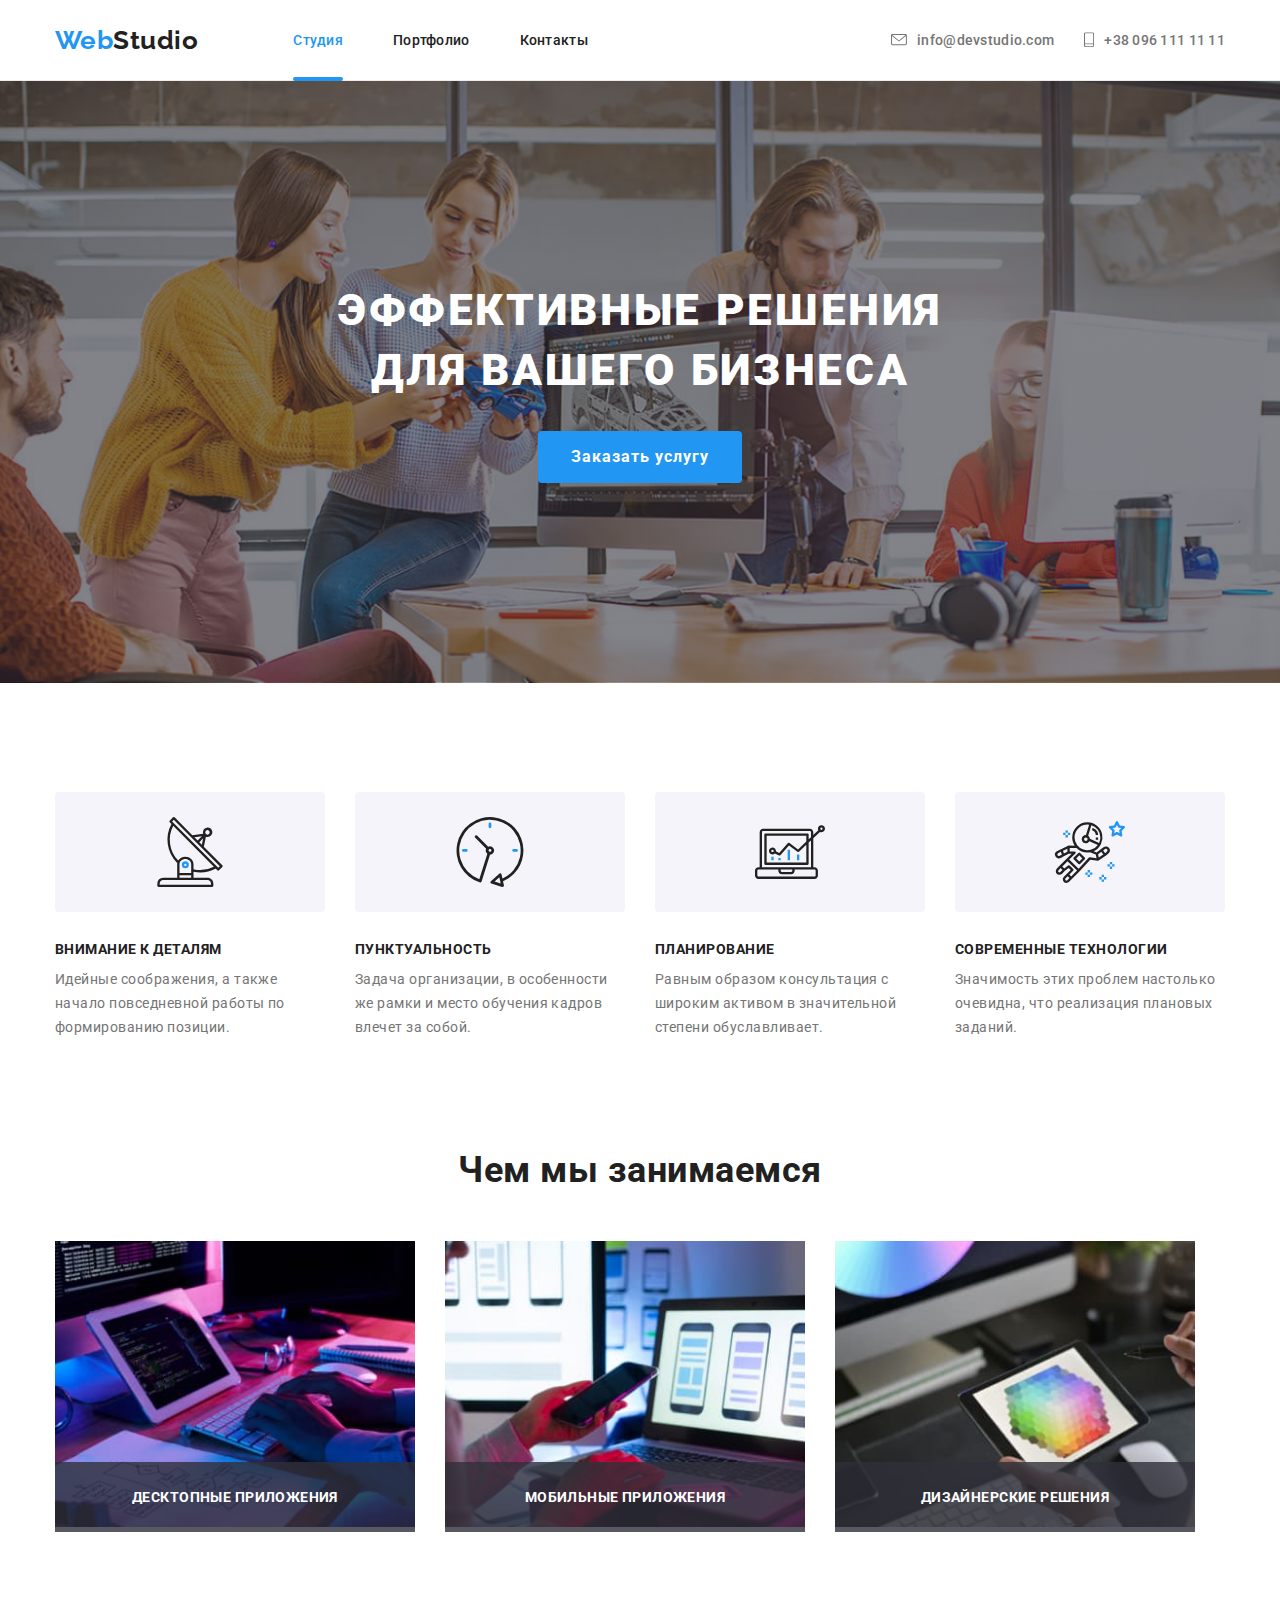
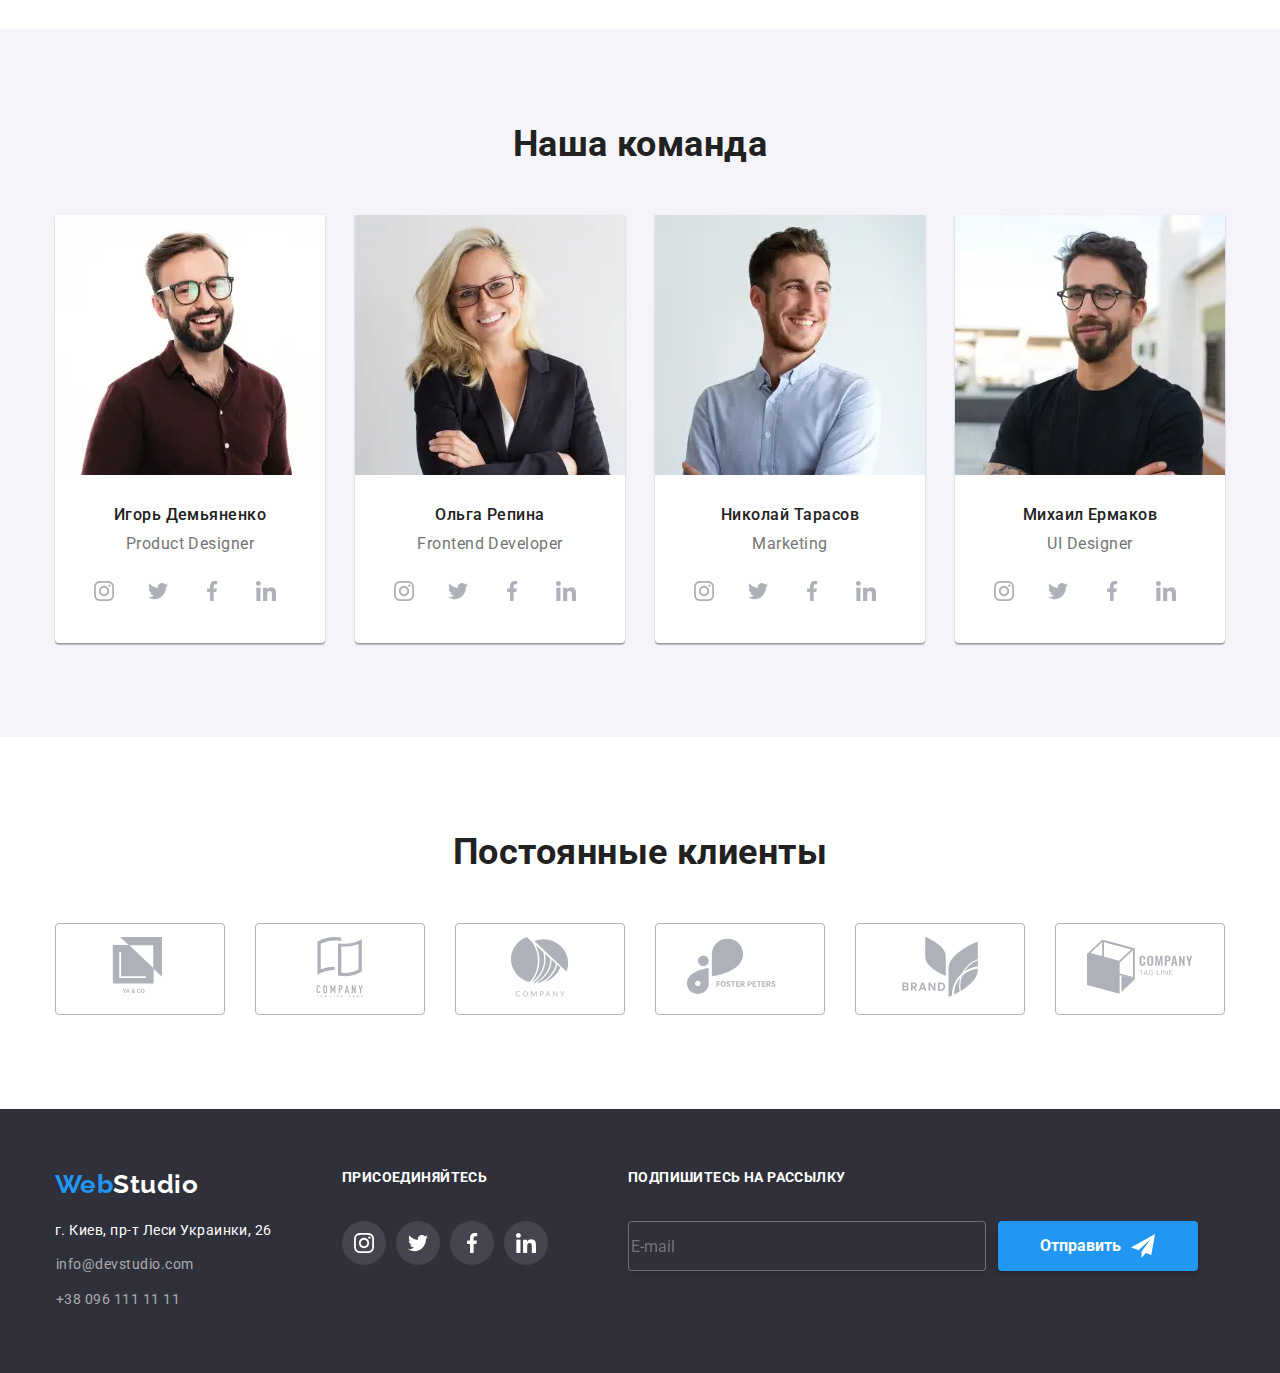
==== commit 4a2be120: "Add files via upload" ====
--- a/index.html
+++ b/index.html
@@ -204,7 +204,7 @@
         <section class="section employees">
             <div class="container">
 
-                <h2 class="section-main-title">Наша команда</h2>
+                <h2 class="section-main-team">Наша команда</h2>
                 <ul class="   employees-list">
                     <li class="employees-list__item">
 
--- a/css/main.min.css
+++ b/css/main.min.css
@@ -1 +1 @@
-:root{--accent-color: #2196f3;--primary-white-color: #ffffff;--primary-text-color: #212121;--secondary-text-color: #757575;--title-text-color: #212121;--secondary-background-color: #2f303a;--special-background-color: #f5f4fa}body{margin:0;font-family:Roboto,sans-serif;background-color:var(--primary-white-color);color:var(--primary-text-color);letter-spacing:.03em}body.modal-open{overflow:hidden}h1,h2,h3,h4,h5,h6,p{margin-top:0;margin-bottom:0}ul,ol{margin-top:0;margin-bottom:0;padding-left:0}img{display:block;max-width:100%;height:auto}* li{list-style-type:none}.visually-hidden{position:absolute;width:1px;height:1px;margin:-1px;border:0;padding:0;clip:rect(0 0 0 0);overflow:hidden}.page-header{border-bottom:1px solid #ececec}.top-logo{color:var(--title-text-color);font-family:Raleway;font-weight:700;font-size:26px;line-height:1.17;text-decoration:none;margin:0 95px 0 0;padding:25px 0 25px 0}.top-logo .accent{color:var(--accent-color)}.nav{display:-webkit-box;display:-ms-flexbox;display:flex;-webkit-box-orient:horizontal;-webkit-box-direction:normal;-ms-flex-direction:row;flex-direction:row}.navigation{display:-webkit-box;display:-ms-flexbox;display:flex;-webkit-box-align:center;-ms-flex-align:center;align-items:center}.menu-mobile{padding:10px 0;margin:0;border:none;color:#212121;background-color:transparent;margin-left:auto;position:relative;z-index:22}.menu-mobile:hover .menu-mobile__icon,.menu-mobile:focus .menu-mobile__icon{fill:#2196f3}.menu-mobile.is-open{position:fixed;top:8px;right:15px}@media screen and (min-width: 768px){.menu-mobile{display:none}}.menu-mobile__icon{fill:currentColor}.menu-mobile .menu-mobile__close{display:none}.menu-mobile.is-open .menu-mobile__close{display:block}.menu-mobile.is-open .menu-mobile__menu{display:none}@media screen and (max-width: 767px){.header-menu-container{position:fixed;top:0;left:0;background-color:#fff;height:100%;width:100%;padding:48px 40px;z-index:1;overflow:auto;display:none}.header-menu-container.is-open{display:-webkit-box;display:-ms-flexbox;display:flex;-webkit-box-orient:vertical;-webkit-box-direction:normal;-ms-flex-direction:column;flex-direction:column;height:100vh;vertical-align:middle;-webkit-box-pack:justify;-ms-flex-pack:justify;justify-content:space-between}}@media screen and (min-width: 768px){.header-menu-container{display:-webkit-box;display:-ms-flexbox;display:flex;-webkit-box-align:center;-ms-flex-align:center;align-items:center;-webkit-box-pack:justify;-ms-flex-pack:justify;justify-content:space-between;width:100%}}.navigation__link{color:#212121;display:block;font-family:Roboto;font-style:normal;font-weight:500;font-size:40px;line-height:47px;letter-spacing:.02em;text-decoration:none;-webkit-transition:color 250ms cubic-bezier(0.4, 0, 0.2, 1);transition:color 250ms cubic-bezier(0.4, 0, 0.2, 1)}.navigation__link:focus,.navigation__link:hover{color:#2196f3}@media screen and (min-width: 768px){.navigation__link{position:relative;font-size:14px;line-height:16px;padding:32px 0}}@media screen and (min-width: 768px){.navigation__list{margin-bottom:0;display:-webkit-box;display:-ms-flexbox;display:flex;text-decoration:none}}@media screen and (max-width: 767px){.navigation__item{margin-bottom:32px}}@media screen and (min-width: 768px){.navigation__item:not(:last-child){margin-right:50px}}.navigation__link--accent{color:#2196f3}@media screen and (min-width: 768px){.navigation__link--accent::after{content:"";display:block;position:absolute;bottom:-1px;left:0;width:100%;height:4px;background-color:#2196f3;border-radius:2px;-webkit-transform:scaleX(1);transform:scaleX(1);-webkit-transition:-webkit-transform 250ms cubic-bezier(0.4, 0, 0.2, 1);transition:-webkit-transform 250ms cubic-bezier(0.4, 0, 0.2, 1);transition:transform 250ms cubic-bezier(0.4, 0, 0.2, 1);transition:transform 250ms cubic-bezier(0.4, 0, 0.2, 1), -webkit-transform 250ms cubic-bezier(0.4, 0, 0.2, 1);transition:transform 250ms cubic-bezier(0.4, 0, 0.2, 1),-webkit-transform 250ms cubic-bezier(0.4, 0, 0.2, 1)}}a{text-decoration:none}.social-list__menu{display:-webkit-box;display:-ms-flexbox;display:flex;-webkit-box-align:center;-ms-flex-align:center;align-items:center;-ms-flex-wrap:wrap;flex-wrap:wrap}@media screen and (min-width: 768px){.social-list__menu{display:none}}.social-list__item{display:-webkit-box;display:-ms-flexbox;display:flex;-webkit-box-pack:center;-ms-flex-pack:center;justify-content:center;-webkit-box-align:center;-ms-flex-align:center;align-items:center}.social-list__links{font-weight:500;font-size:18px;line-height:1.222;letter-spacing:.02em;color:#2196f3}.social-list__line{background-color:rgba(33,33,33,.2);width:22px;height:2px;-webkit-transform:rotate(90deg);transform:rotate(90deg)}.contact__link{color:#757575;font-weight:500;font-size:20px;line-height:1.176;display:block;letter-spacing:.02em}.contact__link:hover,.contact__link:focus{color:#2196f3}@media screen and (min-width: 768px){.contact__link{font-size:12px;line-height:1.167;display:-webkit-box;display:-ms-flexbox;display:flex;-webkit-box-align:center;-ms-flex-align:center;align-items:center}}@media screen and (min-width: 1200px){.contact__link{font-size:14px;line-height:1.142;padding-top:32px;padding-bottom:32px}}@media screen and (max-width: 767px){.contact__item:last-child{margin-bottom:32px}}@media screen and (min-width: 768px)and (max-width: 1199px){.contact__item:not(:last-child){margin-bottom:10px}}@media screen and (min-width: 1200px){.contact__item{-webkit-box-pack:justify;-ms-flex-pack:justify;justify-content:space-between}.contact__item:not(:last-child){margin-right:30px}}.contact{display:-webkit-box;display:-ms-flexbox;display:flex}@media screen and (max-width: 767px){.contact{-webkit-box-orient:vertical;-webkit-box-direction:reverse;-ms-flex-direction:column-reverse;flex-direction:column-reverse;margin-bottom:64px}}@media screen and (min-width: 768px)and (max-width: 1199px){.contact{margin-left:84px;-webkit-box-orient:vertical;-webkit-box-direction:normal;-ms-flex-direction:column;flex-direction:column;font-weight:500;font-size:12px;line-height:14px;letter-spacing:.02em}}@media screen and (min-width: 1200px){.contact{-webkit-box-orient:horizontal;-webkit-box-direction:normal;-ms-flex-direction:row;flex-direction:row;font-weight:500;font-size:12px;line-height:14px;letter-spacing:.02em}}@media screen and (min-width: 1200px){.header-menu-contact{display:-webkit-box;display:-ms-flexbox;display:flex;-webkit-box-pack:justify;-ms-flex-pack:justify;justify-content:space-between}}@media screen and (max-width: 767px){.contact__icon{display:none}}@media screen and (min-width: 768px){.contact__icon{margin-right:10px;fill:currentColor;display:block}}@media screen and (max-width: 767px){.contact__link--accent{color:#2196f3;font-size:40px}}.hero{margin-left:auto;margin-right:auto;background-image:-webkit-gradient(linear, left top, left bottom, from(rgba(47, 48, 58, 0.6)), to(rgba(47, 48, 58, 0.6))),url("../images/img/hero-mobile.jpg");background-image:linear-gradient(rgba(47, 48, 58, 0.6), rgba(47, 48, 58, 0.6)),url("../images/img/hero-mobile.jpg");background-size:cover;background-position:center;background-repeat:no-repeat}@media screen and (-webkit-min-device-pixel-ratio: 2),screen and (min-resolution: 2dppx){.hero{background-image:-webkit-gradient(linear, left top, left bottom, from(rgba(47, 48, 58, 0.6)), to(rgba(47, 48, 58, 0.6))),url("../images/img/hero-mobile@2x.jpg");background-image:linear-gradient(rgba(47, 48, 58, 0.6), rgba(47, 48, 58, 0.6)),url("../images/img/hero-mobile@2x.jpg")}}@media screen and (min-width: 480px){.hero{background-image:-webkit-gradient(linear, left top, left bottom, from(rgba(47, 48, 58, 0.6)), to(rgba(47, 48, 58, 0.6))),url("../images/img/hero-tablet.jpg");background-image:linear-gradient(rgba(47, 48, 58, 0.6), rgba(47, 48, 58, 0.6)),url("../images/img/hero-tablet.jpg")}}@media screen and (min-width: 480px)and (-webkit-min-device-pixel-ratio: 2),screen and (min-width: 480px)and (min-resolution: 2dppx){.hero{background-image:-webkit-gradient(linear, left top, left bottom, from(rgba(47, 48, 58, 0.6)), to(rgba(47, 48, 58, 0.6))),url("../images/img/hero-tablet@2x.jpg");background-image:linear-gradient(rgba(47, 48, 58, 0.6), rgba(47, 48, 58, 0.6)),url("../images/img/hero-tablet@2x.jpg")}}@media screen and (min-width: 768px){.hero{background-image:-webkit-gradient(linear, left top, left bottom, from(rgba(47, 48, 58, 0.6)), to(rgba(47, 48, 58, 0.6))),url("../images/img/hero-desktop.jpg");background-image:linear-gradient(rgba(47, 48, 58, 0.6), rgba(47, 48, 58, 0.6)),url("../images/img/hero-desktop.jpg")}}@media screen and (min-width: 768px)and (-webkit-min-device-pixel-ratio: 2),screen and (min-width: 768px)and (min-resolution: 2dppx){.hero{background-image:-webkit-gradient(linear, left top, left bottom, from(rgba(47, 48, 58, 0.6)), to(rgba(47, 48, 58, 0.6))),url("../images/img/hero-desktop@2x.jpg");background-image:linear-gradient(rgba(47, 48, 58, 0.6), rgba(47, 48, 58, 0.6)),url("../images/img/hero-desktop@2x.jpg")}}.hero-title{margin-top:0;margin-bottom:30px;font-weight:900;text-align:center;letter-spacing:.06em;text-transform:uppercase;color:var(--primary-white-color)}@media screen and (max-width: 1199px){.hero-title{font-size:26px;line-height:1.6}}@media screen and (min-width: 1200px){.hero-title{font-size:44px;line-height:1.36}}.hero-main{text-align:center;margin-left:auto;margin-right:auto}@media screen and (max-width: 479px){.hero-main{padding-top:118px;padding-bottom:118px}}@media screen and (min-width: 480px){.hero-main{width:360px;padding-top:118px;padding-bottom:118px}}@media screen and (min-width: 1200px){.hero-main{width:696px;padding-top:200px;padding-bottom:200px}}@media screen and (max-width: 479px){.hero-main{padding-left:15px;padding-right:15px}}.backdrop{position:fixed;top:0;left:0;width:100%;height:100%;background:rgba(0,0,0,.2)}.backdrop.is-hidden{opacity:0;pointer-events:none}.modal-box{position:absolute;top:50%;left:50%;-webkit-transform:translate(-50%, -50%);transform:translate(-50%, -50%);background:var(--primary-white-color);-webkit-box-shadow:0px 1px 3px rgba(0,0,0,.12),0px 1px 1px rgba(0,0,0,.14),0px 2px 1px rgba(0,0,0,.2);box-shadow:0px 1px 3px rgba(0,0,0,.12),0px 1px 1px rgba(0,0,0,.14),0px 2px 1px rgba(0,0,0,.2);border-radius:4px;padding:40px;overflow:auto;opacity:1}@media screen and (min-width: 320px)and (max-width: 480px){.modal-box{max-width:450px;height:609px}}@media screen and (min-width: 480px)and (max-width: 1199px){.modal-box{width:450px;height:609px}}@media screen and (min-width: 1200px){.modal-box{width:528px;height:581px}}@media screen and (min-width: 768px){.modal-box{overflow:hidden}}.modal-close{display:block;position:absolute;top:8px;right:8px;width:30px;height:30px;fill:#000;background-color:#fff;border:1px solid rgba(0,0,0,.1);border-radius:50%;cursor:pointer}.form-box{padding-top:12px}.close-icon{width:11px;height:11px;--color3: #000}.modal-close:hover .close-icon{--color3: var(--accent-color)}.modal-headline{font-family:Roboto;font-style:normal;font-weight:bold;font-size:20px;line-height:23px;text-align:center;letter-spacing:.03em;color:#212121}@media screen and (max-width: 767px){.modal-headline{display:-webkit-box;display:-ms-flexbox;display:flex;text-align:center;overflow:hidden}}@media screen and (min-width: 768px)and (max-width: 1200px){.modal-headline{display:-webkit-box;display:-ms-flexbox;display:flex}}@media screen and (min-width: 1200px){.modal-headline{font-size:20px;line-height:23px;text-align:center;padding-top:40px;white-space:nowrap;overflow:hidden}}.form-input-box{display:block;margin-bottom:10px;color:var(--secondary-text-color);font-size:12px;position:relative}.form-input-box-coment{display:block;margin-bottom:20px;color:var(--secondary-text-color);font-size:12px;position:relative}.form-input{border:1px solid rgba(33,33,33,.2);-webkit-box-sizing:border-box;box-sizing:border-box;border-radius:4px;width:100%;height:40px;margin-top:4px;padding:0 15px 0 42px;outline:none}.form-input:hover{border:1px solid var(--accent-color);-webkit-box-sizing:border-box;box-sizing:border-box;border-radius:4px;cursor:pointer}.form-input:focus{border:1px solid var(--accent-color);-webkit-box-sizing:border-box;box-sizing:border-box;border-radius:4px;cursor:pointer}.form-input:active{border:1px solid var(--accent-color);-webkit-box-sizing:border-box;box-sizing:border-box;border-radius:4px;cursor:pointer}.form-message{border:1px solid rgba(33,33,33,.2);-webkit-box-sizing:border-box;box-sizing:border-box;border-radius:4px;resize:none;width:100%;height:120px;padding:12px 16px;outline:none}.form-message:hover{border:1px solid var(--accent-color);-webkit-box-sizing:border-box;box-sizing:border-box;border-radius:4px;cursor:pointer}.form-message:focus{border:1px solid var(--accent-color);-webkit-box-sizing:border-box;box-sizing:border-box;border-radius:4px;cursor:pointer}.form-message:active{border:1px solid var(--accent-color);-webkit-box-sizing:border-box;box-sizing:border-box;border-radius:4px;cursor:pointer}.form-message::-webkit-input-placeholder{color:rgba(117,117,117,.5);-webkit-transition-property:all;transition-property:all;-webkit-transition-duration:250ms;transition-duration:250ms;-webkit-transition-timing-function:cubic-bezier(0.4, 0, 0.2, 1);transition-timing-function:cubic-bezier(0.4, 0, 0.2, 1)}.form-message::-moz-placeholder{color:rgba(117,117,117,.5);-moz-transition-property:all;transition-property:all;transition-duration:250ms;transition-timing-function:cubic-bezier(0.4, 0, 0.2, 1)}.form-message:-ms-input-placeholder{color:rgba(117,117,117,.5);-ms-transition-property:all;transition-property:all;transition-duration:250ms;transition-timing-function:cubic-bezier(0.4, 0, 0.2, 1)}.form-message::-ms-input-placeholder{color:rgba(117,117,117,.5);-ms-transition-property:all;transition-property:all;transition-duration:250ms;transition-timing-function:cubic-bezier(0.4, 0, 0.2, 1)}.form-message::placeholder{color:rgba(117,117,117,.5);-webkit-transition-property:all;transition-property:all;-webkit-transition-duration:250ms;transition-duration:250ms;-webkit-transition-timing-function:cubic-bezier(0.4, 0, 0.2, 1);transition-timing-function:cubic-bezier(0.4, 0, 0.2, 1)}.form-input-icon{display:block;width:18px;height:18px;position:absolute;top:50%;left:10px}.form-input:focus~.form-input-icon{--color1: var(--accent-color);--color1: var(--accent-color)}.form-input:hover~.form-input-icon{--color1: var(--accent-color)}.modal-btn{width:200px;height:50px;border:0;background:#188ce8;color:#fff;-webkit-box-shadow:0px 4px 4px rgba(0,0,0,.15);box-shadow:0px 4px 4px rgba(0,0,0,.15);border-radius:4px;font-family:Roboto;font-style:normal;font-weight:bold;font-size:16px;line-height:30px;letter-spacing:.06em;display:-webkit-box;display:-ms-flexbox;display:flex;-webkit-box-pack:center;-ms-flex-pack:center;justify-content:center}.modal-btn{display:-webkit-box;display:-ms-flexbox;display:flex;-webkit-box-align:center;-ms-flex-align:center;align-items:center;-webkit-box-pack:center;-ms-flex-pack:center;justify-content:center}.modal-btn:focus{color:var(--accent-color);background-color:var(--primary-white-color);border:1px solid var(--accent-color)}.modal-btn:hover{color:var(--accent-color);background-color:var(--primary-white-color);border:1px solid var(--accent-color)}.modal-btn-box{display:-webkit-box;display:-ms-flexbox;display:flex;-webkit-box-pack:center;-ms-flex-pack:center;justify-content:center}.option{display:flexbox;text-align:center}.check{display:-webkit-box;display:-ms-flexbox;display:flex;-webkit-box-align:center;-ms-flex-align:center;align-items:center;max-width:425px;margin-bottom:30px;margin-right:auto;margin-left:auto;padding-left:1.2em;font-family:Roboto;font-size:14px;line-height:24px;letter-spacing:.03em;color:var(--secondary-text-color)}.check a{color:var(--accent-color);text-decoration:underline}.check__input{position:absolute;width:1px;height:1px;margin:-1px;border:0;padding:0;clip:rect(0 0 0 0);overflow:hidden}.check__box{position:absolute;display:-webkit-box;display:-ms-flexbox;display:flex;-webkit-box-pack:center;-ms-flex-pack:center;justify-content:center;-webkit-box-align:center;-ms-flex-align:center;align-items:center;width:16px;height:15px;margin-left:-20px;background-image:url(/images/33/Vector.svg)}.check-text{margin:2px}.check__input:checked+.check__box{display:-webkit-box;display:-ms-flexbox;display:flex;-webkit-box-pack:center;-ms-flex-pack:center;justify-content:center;-webkit-box-align:center;-ms-flex-align:center;align-items:center;border-radius:2px;-o-object-fit:cover;object-fit:cover;background-repeat:no-repeat;background-color:var(--accent-color);background-image:url(/images/33/icon-check.svg)}.card{position:relative;overflow:hidden}.filter{-webkit-box-align:center;-ms-flex-align:center;align-items:center;margin:0 auto 40px 0;display:-webkit-box;display:-ms-flexbox;display:flex;-webkit-box-pack:center;-ms-flex-pack:center;justify-content:center}@media screen and (max-width: 767px){.filter{display:-webkit-box;display:-ms-flexbox;display:flex;-ms-flex-wrap:wrap;flex-wrap:wrap;-webkit-box-align:baseline;-ms-flex-align:baseline;align-items:baseline;-webkit-box-pack:start;-ms-flex-pack:start;justify-content:flex-start}}@media screen and (min-width: 768px)and (max-width: 1199px){.filter{margin:0 auto 30px 0}}@media screen and (min-width: 1200px){.filter{margin:0 auto 50px 0}}.filter .button{margin-right:8px}@media screen and (max-width: 767px){.filter .button{margin-top:15px}}.filter-shadow:hover,.filter-shadow:focus{-webkit-box-shadow:0px 3px 1px rgba(0,0,0,.1),0px 1px 2px rgba(0,0,0,.08),0px 2px 2px rgba(0,0,0,.12);box-shadow:0px 3px 1px rgba(0,0,0,.1),0px 1px 2px rgba(0,0,0,.08),0px 2px 2px rgba(0,0,0,.12)}.projects{display:-webkit-box;display:-ms-flexbox;display:flex;-webkit-box-orient:horizontal;-webkit-box-direction:normal;-ms-flex-direction:row;flex-direction:row;-ms-flex-wrap:wrap;flex-wrap:wrap;margin-left:-30px;margin-top:-30px;-webkit-box-pack:center;-ms-flex-pack:center;justify-content:center}@media screen and (min-width: 768px)and (max-width: 1199px){.projects{-webkit-box-pack:left;-ms-flex-pack:left;justify-content:left}}.projects a{text-decoration:none;color:var(--title-text-color)}.projects h2{font-size:18px;line-height:2;letter-spacing:.06em}.projects p{color:var(--secondary-text-color);font-size:16px;line-height:1.87}.projects__shadow:hover{-webkit-box-shadow:0px 1px 1px rgba(0,0,0,.12),0px 4px 4px rgba(0,0,0,.06),1px 4px 6px rgba(0,0,0,.16);box-shadow:0px 1px 1px rgba(0,0,0,.12),0px 4px 4px rgba(0,0,0,.06),1px 4px 6px rgba(0,0,0,.16)}.projects__item{margin-left:30px;margin-top:30px}.projects__item:hover .project__text{-webkit-transform:translateY(-100%);transform:translateY(-100%);width:370px;height:294px;padding:64px;padding-left:24px;padding-right:24px;background:rgba(33,150,243,.9);color:var(--primary-white-color)}@media screen and (min-width: 768px)and (max-width: 1199px){.projects__item{width:calc((100% - 2 * 30px) / 2)}}@media screen and (min-width: 1200px){.projects__item{-ms-flex-preferred-size:calc((100% - 90px) / 3);flex-basis:calc((100% - 90px) / 3)}}@media screen and (min-width: 1200px){.projects__item:nth-child(3n+1){margin-left:-30px}}.projects__item-description{padding:20px 24px;border-top:0;border-left:1px solid #eee;border-bottom:1px solid #eee;border-right:1px solid #eee}.projects__item-description p,h2{margin:0;white-space:nowrap}.project__text{-webkit-transform:translateY(0%);transform:translateY(0%);font-family:Roboto;font-style:normal;font-weight:normal;font-size:18px;line-height:28px;width:370px;height:294px;padding:64px;padding-left:24px;padding-right:24px;letter-spacing:.03em;color:#2196f3;pointer-events:none;position:absolute}@media screen and (max-width: 1199px){.section{padding-top:60px;padding-bottom:60px}}@media screen and (min-width: 1200px){.section{padding:94px 0}}.section .title,.section-special-first .title{color:var(--title-text-color);font-size:14px;line-height:1.14;text-transform:uppercase;margin-top:0;margin-bottom:10px}.title{padding-top:30px}.section-special-first{padding:60px 0 0 0}@media screen and (min-width: 1200px){.section-special-first{display:-webkit-box;display:-ms-flexbox;display:flex;padding:94px 0 0 0}}@media screen and (max-width: 1199px){.section-special-second{display:none}}@media screen and (min-width: 1200px){.section-special-second{padding-top:94px;padding-bottom:94px}}@media screen and (max-width: 767px){.section-special-work{display:none}}@media screen and (min-width: 1200px){.section-special-work{padding-top:94px;padding-bottom:94px}}.services-list{display:inline-block;display:-webkit-box;display:-ms-flexbox;display:flex;-webkit-box-orient:horizontal;-webkit-box-direction:normal;-ms-flex-direction:row;flex-direction:row;-ms-flex-wrap:wrap;flex-wrap:wrap;margin-left:-30px;margin-top:-30px;height:294px}.services-list__item{height:294px;-ms-flex-preferred-size:calc((100% - 90px) / 3);flex-basis:calc((100% - 90px) / 3)}.services-list__item:not(:last-child){margin-right:30px}.services-list__text{-webkit-transform:translate();transform:translate();position:relative;top:-22%;padding-top:27px;padding-bottom:27px;background-color:rgba(47,48,58,.8);font-family:Roboto;font-style:normal;font-weight:bold;font-size:14px;line-height:16px;text-align:center;letter-spacing:.03em;text-transform:uppercase;color:var(--primary-white-color)}.link-icon{fill:var(--secondary-text-color);margin-right:10px}.link-icon:hover,.link-icon:focus{fill:var(--accent-color)}.social-centr{display:-webkit-box;display:-ms-flexbox;display:flex;-webkit-box-pack:center;-ms-flex-pack:center;justify-content:center;margin-top:16px}.client-icon{border:0}.button-client{width:170px;height:92px;cursor:pointer;font-family:inherit;display:inline-block;border:1px solid #afb1b8;-webkit-box-sizing:border-box;box-sizing:border-box;border-radius:4px;background-color:var(--primary-white-color)}@media screen and (max-width: 1199px){.button-client{width:226px;height:92px}}.client-icon-button{display:flexbox;-webkit-box-pack:center;-ms-flex-pack:center;justify-content:center;-webkit-box-align:center;-ms-flex-align:center;align-items:center;fill:#afb1b8;max-width:106px;max-height:60px;min-height:60px;min-width:106px}.client-icon-button:hover,.client-icon-button:focus,.button-client:hover,.button-client:focus{fill:var(--accent-color)}.button-client:hover,.button-client:focus{border:1px solid var(--accent-color)}.button-client:focus .client-icon-button{fill:var(--accent-color)}.button-client:hover .client-icon-button{fill:var(--accent-color)}.footer{background-color:var(--secondary-background-color);padding:60px 0}.footer__container{display:-webkit-box;display:-ms-flexbox;display:flex;-webkit-box-orient:vertical;-webkit-box-direction:normal;-ms-flex-direction:column;flex-direction:column;-webkit-box-align:center;-ms-flex-align:center;align-items:center}@media screen and (min-width: 768px)and (max-width: 1199px){.footer__container{-webkit-box-orient:horizontal;-webkit-box-direction:normal;-ms-flex-direction:row;flex-direction:row;-ms-flex-wrap:wrap;flex-wrap:wrap;-ms-flex-pack:distribute;justify-content:space-around;-webkit-box-align:baseline;-ms-flex-align:baseline;align-items:baseline}}@media screen and (min-width: 1200px){.footer__container{-webkit-box-orient:horizontal;-webkit-box-direction:normal;-ms-flex-direction:row;flex-direction:row;-webkit-box-align:start;-ms-flex-align:start;align-items:flex-start}}.footer__container2{margin-top:60px;display:-webkit-box;display:-ms-flexbox;display:flex;-webkit-box-orient:vertical;-webkit-box-direction:normal;-ms-flex-direction:column;flex-direction:column;-webkit-box-align:center;-ms-flex-align:center;align-items:center}@media screen and (min-width: 768px)and (max-width: 1199px){.footer__container2{margin-top:0px}}@media screen and (min-width: 1200px){.footer__container2{margin-left:70px;margin-top:0px;-webkit-box-align:start;-ms-flex-align:start;align-items:flex-start}}.footer_logobox{display:-webkit-box;display:-ms-flexbox;display:flex;-webkit-box-orient:vertical;-webkit-box-direction:normal;-ms-flex-direction:column;flex-direction:column;-webkit-box-align:center;-ms-flex-align:center;align-items:center}@media screen and (min-width: 1200px){.footer_logobox{-webkit-box-align:start;-ms-flex-align:start;align-items:flex-start}}.social-button{margin-top:16px;font-style:normal;display:-webkit-box;display:-ms-flexbox;display:flex;-webkit-box-orient:horizontal;-webkit-box-direction:normal;-ms-flex-direction:row;flex-direction:row;-webkit-box-align:end;-ms-flex-align:end;align-items:flex-end}.social-h{font-family:Roboto;font-weight:bold;font-size:14px;line-height:16px;letter-spacing:.03em;text-transform:uppercase;text-align:start;margin-bottom:20px;color:var(--primary-white-color)}@media screen and (min-width: 1200px){.social-h{margin-bottom:36px}}.address{color:var(--primary-white-color);font-style:normal;font-size:14px;line-height:1.71;text-decoration:none}.address .button:hover,.address .button:focus{color:var(--accent-color)}.address .button{color:rgba(255,255,255,.6);text-decoration:none}.footer__address{margin-bottom:9px}.footer__list{display:-webkit-box;display:-ms-flexbox;display:flex;-webkit-box-orient:vertical;-webkit-box-direction:normal;-ms-flex-direction:column;flex-direction:column;-webkit-box-align:center;-ms-flex-align:center;align-items:center}@media screen and (min-width: 1200px){.footer__list{-webkit-box-align:start;-ms-flex-align:start;align-items:flex-start}}.form-input-footer{width:358px;height:50px;display:-webkit-box;display:-ms-flexbox;display:flex;-webkit-box-orient:vertical;-webkit-box-direction:normal;-ms-flex-direction:column;flex-direction:column;-webkit-box-align:center;-ms-flex-align:center;align-items:center;border:1px solid rgba(255,255,255,.3);-webkit-box-sizing:border-box;box-sizing:border-box;-webkit-filter:drop-shadow(0px 4px 4px rgba(0, 0, 0, 0.15));filter:drop-shadow(0px 4px 4px rgba(0, 0, 0, 0.15));border-radius:4px;background-color:#2f303a;color:var(--primary-white-color)}.btn-subscribe{display:-webkit-box;display:-ms-flexbox;display:flex;-webkit-box-align:center;-ms-flex-align:center;align-items:center;-webkit-box-pack:center;-ms-flex-pack:center;justify-content:center;color:var(--primary-white-color);width:200px;height:50px;background:var(--accent-color);-webkit-box-shadow:0px 4px 4px rgba(0,0,0,.15);box-shadow:0px 4px 4px rgba(0,0,0,.15);border-radius:4px;font-family:Roboto;font-style:normal;font-weight:bold;font-size:16px;line-height:30px;cursor:pointer;border:0}.btn-subscribe:hover,.btn-subscribe:focus{color:var(--accent-color);background-color:var(--primary-white-color);--color2: var(--accent-color)}.button-post{width:24px;height:24px;margin-left:10px;color:#000}.subscription-box-general{margin-top:60px;display:-webkit-box;display:-ms-flexbox;display:flex;-webkit-box-orient:vertical;-webkit-box-direction:normal;-ms-flex-direction:column;flex-direction:column;-webkit-box-align:center;-ms-flex-align:center;align-items:center}@media screen and (min-width: 1200px){.subscription-box-general{padding-left:70px;margin-top:0px;-webkit-box-align:start;-ms-flex-align:start;align-items:flex-start}}@media screen and (min-width: 1200px){.subscription-box{display:-webkit-box;display:-ms-flexbox;display:flex;-webkit-box-orient:horizontal;-webkit-box-direction:normal;-ms-flex-direction:row;flex-direction:row}}.btn-submit-box{margin-top:20px;display:-webkit-box;display:-ms-flexbox;display:flex;-webkit-box-orient:vertical;-webkit-box-direction:normal;-ms-flex-direction:column;flex-direction:column;-webkit-box-align:center;-ms-flex-align:center;align-items:center}@media screen and (min-width: 1200px){.btn-submit-box{padding-left:12px;margin-top:0px}}.feature-list{text-align:left;display:-webkit-box;display:-ms-flexbox;display:flex;-webkit-box-pack:center;-ms-flex-pack:center;justify-content:center;-webkit-box-orient:vertical;-webkit-box-direction:normal;-ms-flex-direction:column;flex-direction:column;-webkit-box-align:center;-ms-flex-align:center;align-items:center}@media screen and (min-width: 768px){.feature-list{-webkit-box-orient:horizontal;-webkit-box-direction:normal;-ms-flex-direction:row;flex-direction:row;-webkit-box-pack:center;-ms-flex-pack:center;justify-content:center;-ms-flex-wrap:wrap;flex-wrap:wrap;-webkit-box-align:baseline;-ms-flex-align:baseline;align-items:baseline}}@media screen and (min-width: 1200px){.feature-list{margin-left:-30px;margin-top:-30px;-ms-flex-wrap:nowrap;flex-wrap:nowrap}}.feature-list__icon{background:var(--special-background-color);border-radius:4px;-webkit-box-pack:center;-ms-flex-pack:center;justify-content:center;width:100%;margin:25px}.feature-list__icon--fon{background:var(--special-background-color);border-radius:4px;display:-webkit-box;display:-ms-flexbox;display:flex;-webkit-box-align:center;-ms-flex-align:center;align-items:center;-webkit-box-pack:justify;-ms-flex-pack:justify;justify-content:space-between;-webkit-box-pack:center;-ms-flex-pack:center;justify-content:center}@media screen and (max-width: 767px){.feature-list__icon--fon{max-width:100%;max-height:120px}}@media screen and (min-width: 768px){.feature-list__icon--fon{max-width:100%;max-height:120px}}@media screen and (min-width: 1200px){.feature-list__icon--fon{width:270px;height:120px}}.feature-list .text{color:var(--secondary-text-color);font-size:14px;line-height:1.71}.feature-list__item{margin-bottom:30px}@media screen and (min-width: 768px){.feature-list__item{width:calc((100% - 2 * 30px) / 2);margin:15px}}@media screen and (min-width: 1200px){.feature-list__item{-ms-flex-wrap:nowrap;flex-wrap:nowrap;max-width:270px}}.employees{background-color:var(--special-background-color);text-align:center;background:var(--special-background-color)}.employees-list{display:inline-block;display:-webkit-box;display:-ms-flexbox;display:flex;-webkit-box-orient:horizontal;-webkit-box-direction:normal;-ms-flex-direction:row;flex-direction:row;-ms-flex-wrap:wrap;flex-wrap:wrap}@media screen and (min-width: 768px)and (max-width: 1200px){.employees-list{-webkit-box-orient:horizontal;-webkit-box-direction:normal;-ms-flex-direction:row;flex-direction:row;-webkit-box-pack:center;-ms-flex-pack:center;justify-content:center;-ms-flex-wrap:wrap;flex-wrap:wrap;-webkit-box-align:baseline;-ms-flex-align:baseline;align-items:baseline}}@media screen and (min-width: 1200px){.employees-list{-webkit-box-orient:horizontal;-webkit-box-direction:normal;-ms-flex-direction:row;flex-direction:row;-ms-flex-wrap:nowrap;flex-wrap:nowrap;margin-left:-30px;margin-top:-30px}}.employees-list__item{background-color:var(--primary-white-color);display:inline-block;-webkit-box-shadow:0px 1px 3px rgba(0,0,0,.12),0px 1px 1px rgba(0,0,0,.14),0px 2px 1px rgba(0,0,0,.2);box-shadow:0px 1px 3px rgba(0,0,0,.12),0px 1px 1px rgba(0,0,0,.14),0px 2px 1px rgba(0,0,0,.2);border-radius:0px 0px 4px 4px}@media screen and (min-width: 768px)and (max-width: 1199px){.employees-list__item:nth-child(even){margin-left:30px}}@media screen and (min-width: 1200px){.employees-list__item:not(:last-child){margin-right:30px}.employees-list__item{max-width:428px;margin-top:50px}}.employees-list__item h3{color:var(--title-text-color);font-weight:500;font-size:16px;line-height:1.2;margin-bottom:10px}.employees-list__item p{color:var(--secondary-text-color);font-size:16px;line-height:1.2;margin-bottom:16px}@media screen and (max-width: 767px){.employees-list__item:not(:first-child){margin-top:30px}}@media screen and (min-width: 768px)and (max-width: 1199px){.employees-list__item{width:calc((100% - 2 * 30px) / 2);margin-top:30px}}.employees-item__description{padding-top:30px;height:168px}.employees-item__social{display:-webkit-box;display:-ms-flexbox;display:flex;width:44px;height:44px;border-radius:50%;margin-right:10px;--color2: #afb1b8}.employees-item__social:focus,.employees-item__social:hover{--color1: black;background-color:var(--accent-color);--color2: var(--primary-white-color);width:44px;height:44px}.employees-item__social:focus{background-color:var(--accent-color);--color2: var(--primary-white-color)}.employees-item__social:hover{background-color:var(--accent-color);--color2: var(--primary-white-color)}.employees-item__links{display:-webkit-box;display:-ms-flexbox;display:flex;margin:auto;width:20px;height:20px;--color1: none}.social-button__footer{display:-webkit-box;display:-ms-flexbox;display:flex;background:rgba(255,255,255,.1);width:44px;height:44px;border-radius:50%;margin-right:10px;fill:var(--primary-white-color)}.social-button__footer:focus{background-color:var(--accent-color);--color2: var(--primary-white-color)}.social-button__footer:hover{background-color:var(--accent-color);--color2: var(--primary-white-color)}.social-button__links{display:-webkit-box;display:-ms-flexbox;display:flex;margin:auto;width:20px;height:20px;--color1: none}.container{width:100%;margin:0px auto;padding:0px 15px}@media screen and (min-width: 480px)and (max-width: 767px){.container{width:calc(480px - 18px)}}@media screen and (min-width: 768px)and (max-width: 1199px){.container{width:calc(768px - 18px)}}@media screen and (min-width: 1200px){.container{width:calc(1200px - 18px);width:1200px;margin:0 auto;-webkit-box-sizing:border-box;box-sizing:border-box}}.list,.footer__list{list-style:none;padding:0}.unvisible{color:var(--primary-white-color)}.no-margin.list,.no-margin.footer__list{margin:0}.no-margin{margin:0}.button{cursor:pointer;color:var(--secondary-text-color);font-family:inherit;display:inline-block;text-align:center;border:1px solid transparent}.button.primary{color:var(--primary-white-color);background-color:var(--accent-color);font-family:inherit;font-weight:700;font-size:16px;line-height:1.87;display:-webkit-box;display:-ms-flexbox;display:flex;-webkit-box-align:center;-ms-flex-align:center;align-items:center;letter-spacing:.06em;padding:10px 32px;border-radius:4px;margin:0 auto}.button.primary:hover,.button.primary:focus{color:var(--accent-color);background-color:var(--primary-white-color)}.button.secondary{color:var(--primary-text-color);background-color:var(--special-background-color);font-family:inherit;font-weight:500;font-size:16px;line-height:1.87;display:-webkit-box;display:-ms-flexbox;display:flex;-webkit-box-align:center;-ms-flex-align:center;align-items:center;padding:6px 22px;letter-spacing:.03em;border-radius:4px;min-width:75px}.button.secondary:hover,.button.secondary:focus{color:var(--primary-white-color);background-color:var(--accent-color)}.section-main-title{color:var(--title-text-color);font-size:36px;line-height:1.17;text-align:center;margin-top:0;margin-bottom:0px}@media screen and (max-width: 1199px){.section-main-title{margin-bottom:30px}}@media screen and (min-width: 1200px){.section-main-title{margin-bottom:50px}}.client{list-style:none;display:-webkit-box;display:-ms-flexbox;display:flex;-webkit-box-orient:vertical;-webkit-box-direction:normal;-ms-flex-direction:column;flex-direction:column}@media screen and (min-width: 768px){.client{-webkit-box-orient:horizontal;-webkit-box-direction:normal;-ms-flex-direction:row;flex-direction:row;-ms-flex-wrap:wrap;flex-wrap:wrap;-webkit-box-pack:center;-ms-flex-pack:center;justify-content:center;-webkit-box-align:center;-ms-flex-align:center;align-items:center}}@media screen and (min-width: 1200px){.client{padding-top:0px;-webkit-box-orient:horizontal;-webkit-box-direction:normal;-ms-flex-direction:row;flex-direction:row;-ms-flex-wrap:nowrap;flex-wrap:nowrap}.client :not(:last-child){margin-right:30px}}.client-logo{list-style:none;width:170px;height:92px;border:1px solid #afb1b8;-webkit-box-sizing:border-box;box-sizing:border-box;border-radius:4px;display:-webkit-box;display:-ms-flexbox;display:flex;-webkit-box-align:center;-ms-flex-align:center;align-items:center;-webkit-box-pack:justify;-ms-flex-pack:justify;justify-content:space-between;-webkit-box-pack:center;-ms-flex-pack:center;justify-content:center;cursor:pointer}.client-logo:focus,.client-logo:hover{fill:var(--accent-color);border:1px solid;border-color:var(--accent-color)}.client-icon{display:-webkit-box;display:-ms-flexbox;display:flex;-webkit-box-align:center;-ms-flex-align:center;align-items:center;-webkit-box-pack:center;-ms-flex-pack:center;justify-content:center;fill:#afb1b8;max-width:106px;max-height:60px;min-height:60px;min-width:106px}.client-icon :not(:last-child){margin-right:30px}.client-icon:focus,.client-icon:hover{fill:var(--accent-color);border:1px solid;border-color:var(--accent-color)}.client-logo .client-icon:hover{fill:var(--accent-color)}.client-logo .client-icon:focus{fill:var(--accent-color)}.client-icon:hover,.client-logo:hover{fill:var(--accent-color)}.client-logo:focus,.client-icon:focus{fill:var(--accent-color)}.client-logo:hover .client-icon{fill:var(--accent-color)}.client-logo:focus .client-icon{fill:var(--accent-color)}@media screen and (min-width: 768px)and (max-width: 1199px){.item{margin:30px;margin-top:-15px;width:calc((100% +1 * 30px) / 4)}}@media screen and (min-width: 1200px){.item{margin:0px;width:calc((100% +1 * 30px) / 4)}}.top-logo{margin:0 93px 0 0;padding:25px 0 25px 0}.top-logo .accent{color:var(--accent-color)}.footer__logo{display:inline-block;margin-bottom:20px}.footer__logo .accent{color:var(--accent-color)}.footer__logo .second-part{color:var(--primary-white-color)}.top-logo{color:var(--title-text-color);font-family:Raleway;font-weight:700;font-size:26px;line-height:1.17;text-decoration:none;margin:0 95px 0 0;padding:25px 0 25px 0}.top-logo .accent{color:var(--accent-color)}.top-logo,.footer__logo{color:var(--title-text-color);font-family:Raleway;font-weight:700;font-size:26px;line-height:1.17;text-decoration:none}.backdrop,.backdrop.is-hidden,.modal-box,.modal-close,.form-box,.close-icon,.modal-close:hover .close-icon,.form-input-box,.form-input-box-coment,.form-input,.form-input-icon,.modal-btn,.modal-btn:focus,.modal-btn:hover,.modal-btn-box,.option,.check,.check__input,.check__box,.check__input:checked+.check__box,.filter,.projects,.project__text,.button-client,.client-icon-button,.client-icon-button:hover,.client-icon-button:focus,.button-client:hover,.button-client:focus,.address,.btn-subscribe,.employees-item__social,.employees-item__links,.social-button__footer,.button,.client-logo,.client-icon{-webkit-transition-property:all;transition-property:all;-webkit-transition-duration:250ms;transition-duration:250ms;-webkit-transition-timing-function:cubic-bezier(0.4, 0, 0.2, 1);transition-timing-function:cubic-bezier(0.4, 0, 0.2, 1)}.services-list,.social-button,.feature-list,.employees-list{padding:0;margin:0;list-style:none}/*# sourceMappingURL=main.min.css.map */+:root{--accent-color: #2196f3;--primary-white-color: #ffffff;--primary-text-color: #212121;--secondary-text-color: #757575;--title-text-color: #212121;--secondary-background-color: #2f303a;--special-background-color: #f5f4fa}body{margin:0;font-family:Roboto,sans-serif;background-color:var(--primary-white-color);color:var(--primary-text-color);letter-spacing:.03em}body.modal-open{overflow:hidden}h1,h2,h3,h4,h5,h6,p{margin-top:0;margin-bottom:0}ul,ol{margin-top:0;margin-bottom:0;padding-left:0}img{display:block;max-width:100%;height:auto}* li{list-style-type:none}.visually-hidden{position:absolute;width:1px;height:1px;margin:-1px;border:0;padding:0;clip:rect(0 0 0 0);overflow:hidden}.page-header{border-bottom:1px solid #ececec}.top-logo{color:var(--title-text-color);font-family:Raleway;font-weight:700;font-size:26px;line-height:1.17;text-decoration:none;margin:0 95px 0 0;padding:25px 0 25px 0}.top-logo .accent{color:var(--accent-color)}.nav{display:-webkit-box;display:-ms-flexbox;display:flex;-webkit-box-orient:horizontal;-webkit-box-direction:normal;-ms-flex-direction:row;flex-direction:row}.navigation{display:-webkit-box;display:-ms-flexbox;display:flex;-webkit-box-align:center;-ms-flex-align:center;align-items:center}.menu-mobile{padding:10px 0;margin:0;border:none;color:#212121;background-color:transparent;margin-left:auto;position:relative;z-index:22}.menu-mobile:hover .menu-mobile__icon,.menu-mobile:focus .menu-mobile__icon{fill:#2196f3}.menu-mobile.is-open{position:fixed;top:8px;right:15px}@media screen and (min-width: 768px){.menu-mobile{display:none}}.menu-mobile__icon{fill:currentColor}.menu-mobile .menu-mobile__close{display:none}.menu-mobile.is-open .menu-mobile__close{display:block}.menu-mobile.is-open .menu-mobile__menu{display:none}@media screen and (max-width: 767px){.header-menu-container{position:fixed;top:0;left:0;background-color:#fff;height:100%;width:100%;padding:48px 40px;z-index:1;overflow:auto;display:none}.header-menu-container.is-open{display:-webkit-box;display:-ms-flexbox;display:flex;-webkit-box-orient:vertical;-webkit-box-direction:normal;-ms-flex-direction:column;flex-direction:column;height:100vh;vertical-align:middle;-webkit-box-pack:justify;-ms-flex-pack:justify;justify-content:space-between}}@media screen and (min-width: 768px){.header-menu-container{display:-webkit-box;display:-ms-flexbox;display:flex;-webkit-box-align:center;-ms-flex-align:center;align-items:center;-webkit-box-pack:justify;-ms-flex-pack:justify;justify-content:space-between;width:100%}}.navigation__link{color:#212121;display:block;font-family:Roboto;font-style:normal;font-weight:500;font-size:40px;line-height:47px;letter-spacing:.02em;text-decoration:none;-webkit-transition:color 250ms cubic-bezier(0.4, 0, 0.2, 1);transition:color 250ms cubic-bezier(0.4, 0, 0.2, 1)}.navigation__link:focus,.navigation__link:hover{color:#2196f3}@media screen and (min-width: 768px){.navigation__link{position:relative;font-size:14px;line-height:16px;padding:32px 0}}@media screen and (min-width: 768px){.navigation__list{margin-bottom:0;display:-webkit-box;display:-ms-flexbox;display:flex;text-decoration:none}}@media screen and (max-width: 767px){.navigation__item{margin-bottom:32px}}@media screen and (min-width: 768px){.navigation__item:not(:last-child){margin-right:50px}}.navigation__link--accent{color:#2196f3}@media screen and (min-width: 768px){.navigation__link--accent::after{content:"";display:block;position:absolute;bottom:-1px;left:0;width:100%;height:4px;background-color:#2196f3;border-radius:2px;-webkit-transform:scaleX(1);transform:scaleX(1);-webkit-transition:-webkit-transform 250ms cubic-bezier(0.4, 0, 0.2, 1);transition:-webkit-transform 250ms cubic-bezier(0.4, 0, 0.2, 1);transition:transform 250ms cubic-bezier(0.4, 0, 0.2, 1);transition:transform 250ms cubic-bezier(0.4, 0, 0.2, 1), -webkit-transform 250ms cubic-bezier(0.4, 0, 0.2, 1);transition:transform 250ms cubic-bezier(0.4, 0, 0.2, 1),-webkit-transform 250ms cubic-bezier(0.4, 0, 0.2, 1)}}a{text-decoration:none}.social-list__menu{display:-webkit-box;display:-ms-flexbox;display:flex;-webkit-box-align:center;-ms-flex-align:center;align-items:center;-ms-flex-wrap:wrap;flex-wrap:wrap}@media screen and (min-width: 768px){.social-list__menu{display:none}}.social-list__item{display:-webkit-box;display:-ms-flexbox;display:flex;-webkit-box-pack:center;-ms-flex-pack:center;justify-content:center;-webkit-box-align:center;-ms-flex-align:center;align-items:center}.social-list__links{font-weight:500;font-size:18px;line-height:1.222;letter-spacing:.02em;color:#2196f3}.social-list__line{background-color:rgba(33,33,33,.2);width:22px;height:2px;-webkit-transform:rotate(90deg);transform:rotate(90deg)}.contact__link{color:#757575;font-weight:500;font-size:20px;line-height:1.176;display:block;letter-spacing:.02em}.contact__link:hover,.contact__link:focus{color:#2196f3}@media screen and (min-width: 768px){.contact__link{font-size:12px;line-height:1.167;display:-webkit-box;display:-ms-flexbox;display:flex;-webkit-box-align:center;-ms-flex-align:center;align-items:center}}@media screen and (min-width: 1200px){.contact__link{font-size:14px;line-height:1.142;padding-top:32px;padding-bottom:32px}}@media screen and (max-width: 767px){.contact__item:last-child{margin-bottom:32px}}@media screen and (min-width: 768px)and (max-width: 1199px){.contact__item:not(:last-child){margin-bottom:10px}}@media screen and (min-width: 1200px){.contact__item{-webkit-box-pack:justify;-ms-flex-pack:justify;justify-content:space-between}.contact__item:not(:last-child){margin-right:30px}}.contact{display:-webkit-box;display:-ms-flexbox;display:flex}@media screen and (max-width: 767px){.contact{-webkit-box-orient:vertical;-webkit-box-direction:reverse;-ms-flex-direction:column-reverse;flex-direction:column-reverse;margin-bottom:64px}}@media screen and (min-width: 768px)and (max-width: 1199px){.contact{margin-left:84px;-webkit-box-orient:vertical;-webkit-box-direction:normal;-ms-flex-direction:column;flex-direction:column;font-weight:500;font-size:12px;line-height:14px;letter-spacing:.02em}}@media screen and (min-width: 1200px){.contact{-webkit-box-orient:horizontal;-webkit-box-direction:normal;-ms-flex-direction:row;flex-direction:row;font-weight:500;font-size:12px;line-height:14px;letter-spacing:.02em}}@media screen and (min-width: 1200px){.header-menu-contact{display:-webkit-box;display:-ms-flexbox;display:flex;-webkit-box-pack:justify;-ms-flex-pack:justify;justify-content:space-between}}@media screen and (max-width: 767px){.contact__icon{display:none}}@media screen and (min-width: 768px){.contact__icon{margin-right:10px;fill:currentColor;display:block}}@media screen and (max-width: 767px){.contact__link--accent{color:#2196f3;font-size:40px}}.hero{margin-left:auto;margin-right:auto;background-image:-webkit-gradient(linear, left top, left bottom, from(rgba(47, 48, 58, 0.6)), to(rgba(47, 48, 58, 0.6))),url("../images/img/hero-mobile.jpg");background-image:linear-gradient(rgba(47, 48, 58, 0.6), rgba(47, 48, 58, 0.6)),url("../images/img/hero-mobile.jpg");background-size:cover;background-position:center;background-repeat:no-repeat}@media screen and (-webkit-min-device-pixel-ratio: 2),screen and (min-resolution: 2dppx){.hero{background-image:-webkit-gradient(linear, left top, left bottom, from(rgba(47, 48, 58, 0.6)), to(rgba(47, 48, 58, 0.6))),url("../images/img/hero-mobile@2x.jpg");background-image:linear-gradient(rgba(47, 48, 58, 0.6), rgba(47, 48, 58, 0.6)),url("../images/img/hero-mobile@2x.jpg")}}@media screen and (min-width: 480px){.hero{background-image:-webkit-gradient(linear, left top, left bottom, from(rgba(47, 48, 58, 0.6)), to(rgba(47, 48, 58, 0.6))),url("../images/img/hero-tablet.jpg");background-image:linear-gradient(rgba(47, 48, 58, 0.6), rgba(47, 48, 58, 0.6)),url("../images/img/hero-tablet.jpg")}}@media screen and (min-width: 480px)and (-webkit-min-device-pixel-ratio: 2),screen and (min-width: 480px)and (min-resolution: 2dppx){.hero{background-image:-webkit-gradient(linear, left top, left bottom, from(rgba(47, 48, 58, 0.6)), to(rgba(47, 48, 58, 0.6))),url("../images/img/hero-tablet@2x.jpg");background-image:linear-gradient(rgba(47, 48, 58, 0.6), rgba(47, 48, 58, 0.6)),url("../images/img/hero-tablet@2x.jpg")}}@media screen and (min-width: 768px){.hero{background-image:-webkit-gradient(linear, left top, left bottom, from(rgba(47, 48, 58, 0.6)), to(rgba(47, 48, 58, 0.6))),url("../images/img/hero-desktop.jpg");background-image:linear-gradient(rgba(47, 48, 58, 0.6), rgba(47, 48, 58, 0.6)),url("../images/img/hero-desktop.jpg")}}@media screen and (min-width: 768px)and (-webkit-min-device-pixel-ratio: 2),screen and (min-width: 768px)and (min-resolution: 2dppx){.hero{background-image:-webkit-gradient(linear, left top, left bottom, from(rgba(47, 48, 58, 0.6)), to(rgba(47, 48, 58, 0.6))),url("../images/img/hero-desktop@2x.jpg");background-image:linear-gradient(rgba(47, 48, 58, 0.6), rgba(47, 48, 58, 0.6)),url("../images/img/hero-desktop@2x.jpg")}}.hero-title{margin-top:0;margin-bottom:30px;font-weight:900;text-align:center;letter-spacing:.06em;text-transform:uppercase;color:var(--primary-white-color)}@media screen and (max-width: 1199px){.hero-title{font-size:26px;line-height:1.6}}@media screen and (min-width: 1200px){.hero-title{font-size:44px;line-height:1.36}}.hero-main{text-align:center;margin-left:auto;margin-right:auto}@media screen and (max-width: 479px){.hero-main{padding-top:118px;padding-bottom:118px}}@media screen and (min-width: 480px){.hero-main{width:360px;padding-top:118px;padding-bottom:118px}}@media screen and (min-width: 1200px){.hero-main{width:696px;padding-top:200px;padding-bottom:200px}}@media screen and (max-width: 479px){.hero-main{padding-left:15px;padding-right:15px}}.backdrop{position:fixed;top:0;left:0;width:100%;height:100%;background:rgba(0,0,0,.2)}.backdrop.is-hidden{opacity:0;pointer-events:none}.modal-box{position:absolute;top:50%;left:50%;-webkit-transform:translate(-50%, -50%);transform:translate(-50%, -50%);background:var(--primary-white-color);-webkit-box-shadow:0px 1px 3px rgba(0,0,0,.12),0px 1px 1px rgba(0,0,0,.14),0px 2px 1px rgba(0,0,0,.2);box-shadow:0px 1px 3px rgba(0,0,0,.12),0px 1px 1px rgba(0,0,0,.14),0px 2px 1px rgba(0,0,0,.2);border-radius:4px;padding:40px;overflow:auto;opacity:1}@media screen and (min-width: 320px)and (max-width: 480px){.modal-box{max-width:450px;height:609px}}@media screen and (min-width: 480px)and (max-width: 1199px){.modal-box{width:450px;height:609px}}@media screen and (min-width: 1200px){.modal-box{width:528px;height:581px}}@media screen and (min-width: 768px){.modal-box{overflow:hidden}}.modal-close{display:block;position:absolute;top:8px;right:8px;width:30px;height:30px;fill:#000;background-color:#fff;border:1px solid rgba(0,0,0,.1);border-radius:50%;cursor:pointer}.form-box{padding-top:12px}.close-icon{width:11px;height:11px;--color3: #000}.modal-close:hover .close-icon{--color3: var(--accent-color)}.modal-headline{font-family:Roboto;font-style:normal;font-weight:bold;font-size:20px;line-height:23px;text-align:center;letter-spacing:.03em;color:#212121}@media screen and (max-width: 767px){.modal-headline{display:-webkit-box;display:-ms-flexbox;display:flex;text-align:center;overflow:hidden}}@media screen and (min-width: 768px)and (max-width: 1200px){.modal-headline{display:-webkit-box;display:-ms-flexbox;display:flex}}@media screen and (min-width: 1200px){.modal-headline{font-size:20px;line-height:23px;text-align:center;padding-top:40px;white-space:nowrap;overflow:hidden}}.form-input-box{display:block;margin-bottom:10px;color:var(--secondary-text-color);font-size:12px;position:relative}.form-input-box-coment{display:block;margin-bottom:20px;color:var(--secondary-text-color);font-size:12px;position:relative}.form-input{border:1px solid rgba(33,33,33,.2);-webkit-box-sizing:border-box;box-sizing:border-box;border-radius:4px;width:100%;height:40px;margin-top:4px;padding:0 15px 0 42px;outline:none}.form-input:hover{border:1px solid var(--accent-color);-webkit-box-sizing:border-box;box-sizing:border-box;border-radius:4px;cursor:pointer}.form-input:focus{border:1px solid var(--accent-color);-webkit-box-sizing:border-box;box-sizing:border-box;border-radius:4px;cursor:pointer}.form-input:active{border:1px solid var(--accent-color);-webkit-box-sizing:border-box;box-sizing:border-box;border-radius:4px;cursor:pointer}.form-message{border:1px solid rgba(33,33,33,.2);-webkit-box-sizing:border-box;box-sizing:border-box;border-radius:4px;resize:none;width:100%;height:120px;padding:12px 16px;outline:none}.form-message:hover{border:1px solid var(--accent-color);-webkit-box-sizing:border-box;box-sizing:border-box;border-radius:4px;cursor:pointer}.form-message:focus{border:1px solid var(--accent-color);-webkit-box-sizing:border-box;box-sizing:border-box;border-radius:4px;cursor:pointer}.form-message:active{border:1px solid var(--accent-color);-webkit-box-sizing:border-box;box-sizing:border-box;border-radius:4px;cursor:pointer}.form-message::-webkit-input-placeholder{color:rgba(117,117,117,.5);-webkit-transition-property:all;transition-property:all;-webkit-transition-duration:250ms;transition-duration:250ms;-webkit-transition-timing-function:cubic-bezier(0.4, 0, 0.2, 1);transition-timing-function:cubic-bezier(0.4, 0, 0.2, 1)}.form-message::-moz-placeholder{color:rgba(117,117,117,.5);-moz-transition-property:all;transition-property:all;transition-duration:250ms;transition-timing-function:cubic-bezier(0.4, 0, 0.2, 1)}.form-message:-ms-input-placeholder{color:rgba(117,117,117,.5);-ms-transition-property:all;transition-property:all;transition-duration:250ms;transition-timing-function:cubic-bezier(0.4, 0, 0.2, 1)}.form-message::-ms-input-placeholder{color:rgba(117,117,117,.5);-ms-transition-property:all;transition-property:all;transition-duration:250ms;transition-timing-function:cubic-bezier(0.4, 0, 0.2, 1)}.form-message::placeholder{color:rgba(117,117,117,.5);-webkit-transition-property:all;transition-property:all;-webkit-transition-duration:250ms;transition-duration:250ms;-webkit-transition-timing-function:cubic-bezier(0.4, 0, 0.2, 1);transition-timing-function:cubic-bezier(0.4, 0, 0.2, 1)}.form-input-icon{display:block;width:18px;height:18px;position:absolute;top:50%;left:10px}.form-input:focus~.form-input-icon{--color1: var(--accent-color);--color1: var(--accent-color)}.form-input:hover~.form-input-icon{--color1: var(--accent-color)}.modal-btn{width:200px;height:50px;border:0;background:#188ce8;color:#fff;-webkit-box-shadow:0px 4px 4px rgba(0,0,0,.15);box-shadow:0px 4px 4px rgba(0,0,0,.15);border-radius:4px;font-family:Roboto;font-style:normal;font-weight:bold;font-size:16px;line-height:30px;letter-spacing:.06em;display:-webkit-box;display:-ms-flexbox;display:flex;-webkit-box-pack:center;-ms-flex-pack:center;justify-content:center}.modal-btn{display:-webkit-box;display:-ms-flexbox;display:flex;-webkit-box-align:center;-ms-flex-align:center;align-items:center;-webkit-box-pack:center;-ms-flex-pack:center;justify-content:center}.modal-btn:focus{color:var(--accent-color);background-color:var(--primary-white-color);border:1px solid var(--accent-color)}.modal-btn:hover{color:var(--accent-color);background-color:var(--primary-white-color);border:1px solid var(--accent-color)}.modal-btn-box{display:-webkit-box;display:-ms-flexbox;display:flex;-webkit-box-pack:center;-ms-flex-pack:center;justify-content:center}.option{display:flexbox;text-align:center}.check{display:-webkit-box;display:-ms-flexbox;display:flex;-webkit-box-align:center;-ms-flex-align:center;align-items:center;max-width:425px;margin-bottom:30px;margin-right:auto;margin-left:auto;padding-left:1.2em;font-family:Roboto;font-size:14px;line-height:24px;letter-spacing:.03em;color:var(--secondary-text-color)}.check a{color:var(--accent-color);text-decoration:underline}.check__input{position:absolute;width:1px;height:1px;margin:-1px;border:0;padding:0;clip:rect(0 0 0 0);overflow:hidden}.check__box{position:absolute;display:-webkit-box;display:-ms-flexbox;display:flex;-webkit-box-pack:center;-ms-flex-pack:center;justify-content:center;-webkit-box-align:center;-ms-flex-align:center;align-items:center;width:16px;height:15px;margin-left:-20px;background-image:url(/images/33/Vector.svg)}.check-text{margin:2px}.check__input:checked+.check__box{display:-webkit-box;display:-ms-flexbox;display:flex;-webkit-box-pack:center;-ms-flex-pack:center;justify-content:center;-webkit-box-align:center;-ms-flex-align:center;align-items:center;border-radius:2px;-o-object-fit:cover;object-fit:cover;background-repeat:no-repeat;background-color:var(--accent-color);background-image:url(/images/33/icon-check.svg)}.card{position:relative;overflow:hidden}.filter{-webkit-box-align:center;-ms-flex-align:center;align-items:center;margin:0 auto 40px 0;display:-webkit-box;display:-ms-flexbox;display:flex;-webkit-box-pack:center;-ms-flex-pack:center;justify-content:center}@media screen and (max-width: 767px){.filter{display:-webkit-box;display:-ms-flexbox;display:flex;-ms-flex-wrap:wrap;flex-wrap:wrap;-webkit-box-align:baseline;-ms-flex-align:baseline;align-items:baseline;-webkit-box-pack:start;-ms-flex-pack:start;justify-content:flex-start}}@media screen and (min-width: 768px)and (max-width: 1199px){.filter{margin:0 auto 30px 0}}@media screen and (min-width: 1200px){.filter{margin:0 auto 50px 0}}.filter .button{margin-right:8px}@media screen and (max-width: 767px){.filter .button{margin-top:15px}}.filter-shadow:hover,.filter-shadow:focus{-webkit-box-shadow:0px 3px 1px rgba(0,0,0,.1),0px 1px 2px rgba(0,0,0,.08),0px 2px 2px rgba(0,0,0,.12);box-shadow:0px 3px 1px rgba(0,0,0,.1),0px 1px 2px rgba(0,0,0,.08),0px 2px 2px rgba(0,0,0,.12)}.projects{display:-webkit-box;display:-ms-flexbox;display:flex;-webkit-box-orient:horizontal;-webkit-box-direction:normal;-ms-flex-direction:row;flex-direction:row;-ms-flex-wrap:wrap;flex-wrap:wrap;margin-left:-30px;margin-top:-30px;-webkit-box-pack:center;-ms-flex-pack:center;justify-content:center}@media screen and (min-width: 768px)and (max-width: 1199px){.projects{-webkit-box-pack:left;-ms-flex-pack:left;justify-content:left}}.projects a{text-decoration:none;color:var(--title-text-color)}.projects h2{font-size:18px;line-height:2;letter-spacing:.06em}.projects p{color:var(--secondary-text-color);font-size:16px;line-height:1.87}.projects__shadow:hover{-webkit-box-shadow:0px 1px 1px rgba(0,0,0,.12),0px 4px 4px rgba(0,0,0,.06),1px 4px 6px rgba(0,0,0,.16);box-shadow:0px 1px 1px rgba(0,0,0,.12),0px 4px 4px rgba(0,0,0,.06),1px 4px 6px rgba(0,0,0,.16)}.projects__item{margin-left:30px;margin-top:30px}.projects__item:hover .project__text{-webkit-transform:translateY(-100%);transform:translateY(-100%);width:370px;height:294px;padding:64px;padding-left:24px;padding-right:24px;background:rgba(33,150,243,.9);color:var(--primary-white-color)}@media screen and (min-width: 768px)and (max-width: 1199px){.projects__item{width:calc((100% - 2 * 30px) / 2)}}@media screen and (min-width: 1200px){.projects__item{-ms-flex-preferred-size:calc((100% - 90px) / 3);flex-basis:calc((100% - 90px) / 3)}}@media screen and (min-width: 1200px){.projects__item:nth-child(3n+1){margin-left:-30px}}.projects__item-description{padding:20px 24px;border-top:0;border-left:1px solid #eee;border-bottom:1px solid #eee;border-right:1px solid #eee}.projects__item-description p,h2{margin:0;white-space:nowrap}.project__text{-webkit-transform:translateY(0%);transform:translateY(0%);font-family:Roboto;font-style:normal;font-weight:normal;font-size:18px;line-height:28px;width:370px;height:294px;padding:64px;padding-left:24px;padding-right:24px;letter-spacing:.03em;color:#2196f3;pointer-events:none;position:absolute}@media screen and (max-width: 1199px){.section{padding-top:60px;padding-bottom:60px}}@media screen and (min-width: 1200px){.section{padding:94px 0}}.section .title,.section-special-first .title{color:var(--title-text-color);font-size:14px;line-height:1.14;text-transform:uppercase;margin-top:0;margin-bottom:10px}.title{padding-top:30px}.section-special-first{padding:60px 0 0 0}@media screen and (min-width: 1200px){.section-special-first{display:-webkit-box;display:-ms-flexbox;display:flex;padding:94px 0 0 0}}@media screen and (max-width: 1199px){.section-special-second{display:none}}@media screen and (min-width: 1200px){.section-special-second{padding-top:94px;padding-bottom:94px}}@media screen and (max-width: 767px){.section-special-work{display:none}}@media screen and (min-width: 1200px){.section-special-work{padding-top:94px;padding-bottom:94px}}.services-list{display:inline-block;display:-webkit-box;display:-ms-flexbox;display:flex;-webkit-box-orient:horizontal;-webkit-box-direction:normal;-ms-flex-direction:row;flex-direction:row;-ms-flex-wrap:wrap;flex-wrap:wrap;margin-left:-30px;margin-top:-30px;height:294px}.services-list__item{height:294px;-ms-flex-preferred-size:calc((100% - 90px) / 3);flex-basis:calc((100% - 90px) / 3)}.services-list__item:not(:last-child){margin-right:30px}.services-list__text{-webkit-transform:translate();transform:translate();position:relative;top:-22%;padding-top:27px;padding-bottom:27px;background-color:rgba(47,48,58,.8);font-family:Roboto;font-style:normal;font-weight:bold;font-size:14px;line-height:16px;text-align:center;letter-spacing:.03em;text-transform:uppercase;color:var(--primary-white-color)}.link-icon{fill:var(--secondary-text-color);margin-right:10px}.link-icon:hover,.link-icon:focus{fill:var(--accent-color)}.social-centr{display:-webkit-box;display:-ms-flexbox;display:flex;-webkit-box-pack:center;-ms-flex-pack:center;justify-content:center;margin-top:16px}.client-icon{border:0}.button-client{width:170px;height:92px;cursor:pointer;font-family:inherit;display:inline-block;border:1px solid #afb1b8;-webkit-box-sizing:border-box;box-sizing:border-box;border-radius:4px;background-color:var(--primary-white-color)}@media screen and (max-width: 1199px){.button-client{width:226px;height:92px}}.client-icon-button{display:flexbox;-webkit-box-pack:center;-ms-flex-pack:center;justify-content:center;-webkit-box-align:center;-ms-flex-align:center;align-items:center;fill:#afb1b8;max-width:106px;max-height:60px;min-height:60px;min-width:106px}.client-icon-button:hover,.client-icon-button:focus,.button-client:hover,.button-client:focus{fill:var(--accent-color)}.button-client:hover,.button-client:focus{border:1px solid var(--accent-color)}.button-client:focus .client-icon-button{fill:var(--accent-color)}.button-client:hover .client-icon-button{fill:var(--accent-color)}.footer{background-color:var(--secondary-background-color);padding:60px 0}.footer__container{display:-webkit-box;display:-ms-flexbox;display:flex;-webkit-box-orient:vertical;-webkit-box-direction:normal;-ms-flex-direction:column;flex-direction:column;-webkit-box-align:center;-ms-flex-align:center;align-items:center}@media screen and (min-width: 768px)and (max-width: 1199px){.footer__container{-webkit-box-orient:horizontal;-webkit-box-direction:normal;-ms-flex-direction:row;flex-direction:row;-ms-flex-wrap:wrap;flex-wrap:wrap;-ms-flex-pack:distribute;justify-content:space-around;-webkit-box-align:baseline;-ms-flex-align:baseline;align-items:baseline}}@media screen and (min-width: 1200px){.footer__container{-webkit-box-orient:horizontal;-webkit-box-direction:normal;-ms-flex-direction:row;flex-direction:row;-webkit-box-align:start;-ms-flex-align:start;align-items:flex-start}}.footer__container2{margin-top:60px;display:-webkit-box;display:-ms-flexbox;display:flex;-webkit-box-orient:vertical;-webkit-box-direction:normal;-ms-flex-direction:column;flex-direction:column;-webkit-box-align:center;-ms-flex-align:center;align-items:center}@media screen and (min-width: 768px)and (max-width: 1199px){.footer__container2{margin-top:0px}}@media screen and (min-width: 1200px){.footer__container2{margin-left:70px;margin-top:0px;-webkit-box-align:start;-ms-flex-align:start;align-items:flex-start}}.footer_logobox{display:-webkit-box;display:-ms-flexbox;display:flex;-webkit-box-orient:vertical;-webkit-box-direction:normal;-ms-flex-direction:column;flex-direction:column;-webkit-box-align:center;-ms-flex-align:center;align-items:center}@media screen and (min-width: 1200px){.footer_logobox{-webkit-box-align:start;-ms-flex-align:start;align-items:flex-start}}.social-button{margin-top:16px;font-style:normal;display:-webkit-box;display:-ms-flexbox;display:flex;-webkit-box-orient:horizontal;-webkit-box-direction:normal;-ms-flex-direction:row;flex-direction:row;-webkit-box-align:end;-ms-flex-align:end;align-items:flex-end}.social-h{font-family:Roboto;font-weight:bold;font-size:14px;line-height:16px;letter-spacing:.03em;text-transform:uppercase;text-align:start;margin-bottom:20px;color:var(--primary-white-color)}@media screen and (min-width: 1200px){.social-h{margin-bottom:36px}}.address{color:var(--primary-white-color);font-style:normal;font-size:14px;line-height:1.71;text-decoration:none}.address .button:hover,.address .button:focus{color:var(--accent-color)}.address .button{color:rgba(255,255,255,.6);text-decoration:none}.footer__address{margin-bottom:9px}.footer__list{display:-webkit-box;display:-ms-flexbox;display:flex;-webkit-box-orient:vertical;-webkit-box-direction:normal;-ms-flex-direction:column;flex-direction:column;-webkit-box-align:center;-ms-flex-align:center;align-items:center}@media screen and (min-width: 1200px){.footer__list{-webkit-box-align:start;-ms-flex-align:start;align-items:flex-start}}.form-input-footer{width:358px;height:50px;display:-webkit-box;display:-ms-flexbox;display:flex;-webkit-box-orient:vertical;-webkit-box-direction:normal;-ms-flex-direction:column;flex-direction:column;-webkit-box-align:center;-ms-flex-align:center;align-items:center;border:1px solid rgba(255,255,255,.3);-webkit-box-sizing:border-box;box-sizing:border-box;-webkit-filter:drop-shadow(0px 4px 4px rgba(0, 0, 0, 0.15));filter:drop-shadow(0px 4px 4px rgba(0, 0, 0, 0.15));border-radius:4px;background-color:#2f303a;color:var(--primary-white-color)}.btn-subscribe{display:-webkit-box;display:-ms-flexbox;display:flex;-webkit-box-align:center;-ms-flex-align:center;align-items:center;-webkit-box-pack:center;-ms-flex-pack:center;justify-content:center;color:var(--primary-white-color);width:200px;height:50px;background:var(--accent-color);-webkit-box-shadow:0px 4px 4px rgba(0,0,0,.15);box-shadow:0px 4px 4px rgba(0,0,0,.15);border-radius:4px;font-family:Roboto;font-style:normal;font-weight:bold;font-size:16px;line-height:30px;cursor:pointer;border:0}.btn-subscribe:hover,.btn-subscribe:focus{color:var(--accent-color);background-color:var(--primary-white-color);--color2: var(--accent-color)}.button-post{width:24px;height:24px;margin-left:10px;color:#000}.subscription-box-general{margin-top:60px;display:-webkit-box;display:-ms-flexbox;display:flex;-webkit-box-orient:vertical;-webkit-box-direction:normal;-ms-flex-direction:column;flex-direction:column;-webkit-box-align:center;-ms-flex-align:center;align-items:center}@media screen and (min-width: 1200px){.subscription-box-general{padding-left:70px;margin-top:0px;-webkit-box-align:start;-ms-flex-align:start;align-items:flex-start}}@media screen and (min-width: 1200px){.subscription-box{display:-webkit-box;display:-ms-flexbox;display:flex;-webkit-box-orient:horizontal;-webkit-box-direction:normal;-ms-flex-direction:row;flex-direction:row}}.btn-submit-box{margin-top:20px;display:-webkit-box;display:-ms-flexbox;display:flex;-webkit-box-orient:vertical;-webkit-box-direction:normal;-ms-flex-direction:column;flex-direction:column;-webkit-box-align:center;-ms-flex-align:center;align-items:center}@media screen and (min-width: 1200px){.btn-submit-box{padding-left:12px;margin-top:0px}}.feature-list{text-align:left;display:-webkit-box;display:-ms-flexbox;display:flex;-webkit-box-pack:center;-ms-flex-pack:center;justify-content:center;-webkit-box-orient:vertical;-webkit-box-direction:normal;-ms-flex-direction:column;flex-direction:column;-webkit-box-align:center;-ms-flex-align:center;align-items:center}@media screen and (min-width: 768px){.feature-list{-webkit-box-orient:horizontal;-webkit-box-direction:normal;-ms-flex-direction:row;flex-direction:row;-webkit-box-pack:center;-ms-flex-pack:center;justify-content:center;-ms-flex-wrap:wrap;flex-wrap:wrap;-webkit-box-align:baseline;-ms-flex-align:baseline;align-items:baseline}}@media screen and (min-width: 1200px){.feature-list{margin-left:-30px;margin-top:-30px;-ms-flex-wrap:nowrap;flex-wrap:nowrap}}.feature-list__icon{background:var(--special-background-color);border-radius:4px;-webkit-box-pack:center;-ms-flex-pack:center;justify-content:center;width:100%;margin:25px}.feature-list__icon--fon{background:var(--special-background-color);border-radius:4px;display:-webkit-box;display:-ms-flexbox;display:flex;-webkit-box-align:center;-ms-flex-align:center;align-items:center;-webkit-box-pack:justify;-ms-flex-pack:justify;justify-content:space-between;-webkit-box-pack:center;-ms-flex-pack:center;justify-content:center}@media screen and (max-width: 767px){.feature-list__icon--fon{max-width:100%;max-height:120px}}@media screen and (min-width: 768px){.feature-list__icon--fon{max-width:100%;max-height:120px}}@media screen and (min-width: 1200px){.feature-list__icon--fon{width:270px;height:120px}}.feature-list .text{color:var(--secondary-text-color);font-size:14px;line-height:1.71}.feature-list__item{margin-bottom:30px}@media screen and (min-width: 768px){.feature-list__item{width:calc((100% - 2 * 30px) / 2);margin:15px}}@media screen and (min-width: 1200px){.feature-list__item{-ms-flex-wrap:nowrap;flex-wrap:nowrap;max-width:270px}}.employees{background-color:var(--special-background-color);text-align:center;background:var(--special-background-color)}.employees-list{display:inline-block;display:-webkit-box;display:-ms-flexbox;display:flex;-webkit-box-orient:horizontal;-webkit-box-direction:normal;-ms-flex-direction:row;flex-direction:row;-ms-flex-wrap:wrap;flex-wrap:wrap}@media screen and (min-width: 768px)and (max-width: 1200px){.employees-list{-webkit-box-orient:horizontal;-webkit-box-direction:normal;-ms-flex-direction:row;flex-direction:row;-webkit-box-pack:center;-ms-flex-pack:center;justify-content:center;-ms-flex-wrap:wrap;flex-wrap:wrap;-webkit-box-align:baseline;-ms-flex-align:baseline;align-items:baseline}}@media screen and (min-width: 1200px){.employees-list{-webkit-box-orient:horizontal;-webkit-box-direction:normal;-ms-flex-direction:row;flex-direction:row;-ms-flex-wrap:nowrap;flex-wrap:nowrap;margin-left:-30px;margin-top:-30px}}.employees-list__item{background-color:var(--primary-white-color);display:inline-block;-webkit-box-shadow:0px 1px 3px rgba(0,0,0,.12),0px 1px 1px rgba(0,0,0,.14),0px 2px 1px rgba(0,0,0,.2);box-shadow:0px 1px 3px rgba(0,0,0,.12),0px 1px 1px rgba(0,0,0,.14),0px 2px 1px rgba(0,0,0,.2);border-radius:0px 0px 4px 4px}@media screen and (min-width: 768px)and (max-width: 1199px){.employees-list__item:nth-child(even){margin-left:30px}}@media screen and (min-width: 1200px){.employees-list__item:not(:last-child){margin-right:30px}.employees-list__item{max-width:428px;margin-top:50px}}.employees-list__item h3{color:var(--title-text-color);font-weight:500;font-size:16px;line-height:1.2;margin-bottom:10px}.employees-list__item p{color:var(--secondary-text-color);font-size:16px;line-height:1.2;margin-bottom:16px}@media screen and (max-width: 767px){.employees-list__item:not(:first-child){margin-top:30px}}@media screen and (min-width: 768px)and (max-width: 1199px){.employees-list__item{width:calc((100% - 2 * 30px) / 2);margin-top:30px}}.employees-item__description{padding-top:30px;height:168px}.employees-item__social{display:-webkit-box;display:-ms-flexbox;display:flex;width:44px;height:44px;border-radius:50%;margin-right:10px;--color2: #afb1b8}.employees-item__social:focus,.employees-item__social:hover{--color1: black;background-color:var(--accent-color);--color2: var(--primary-white-color);width:44px;height:44px}.employees-item__social:focus{background-color:var(--accent-color);--color2: var(--primary-white-color)}.employees-item__social:hover{background-color:var(--accent-color);--color2: var(--primary-white-color)}.employees-item__links{display:-webkit-box;display:-ms-flexbox;display:flex;margin:auto;width:20px;height:20px;--color1: none}.social-button__footer{display:-webkit-box;display:-ms-flexbox;display:flex;background:rgba(255,255,255,.1);width:44px;height:44px;border-radius:50%;margin-right:10px;fill:var(--primary-white-color)}.social-button__footer:focus{background-color:var(--accent-color);--color2: var(--primary-white-color)}.social-button__footer:hover{background-color:var(--accent-color);--color2: var(--primary-white-color)}.social-button__links{display:-webkit-box;display:-ms-flexbox;display:flex;margin:auto;width:20px;height:20px;--color1: none}.container{width:100%;margin:0px auto;padding:0px 15px}@media screen and (min-width: 480px)and (max-width: 767px){.container{width:calc(480px - 18px)}}@media screen and (min-width: 768px)and (max-width: 1199px){.container{width:calc(768px - 18px)}}@media screen and (min-width: 1200px){.container{width:calc(1200px - 18px);width:1200px;margin:0 auto;-webkit-box-sizing:border-box;box-sizing:border-box}}.list,.footer__list{list-style:none;padding:0}.unvisible{color:var(--primary-white-color)}.no-margin.list,.no-margin.footer__list{margin:0}.no-margin{margin:0}.button{cursor:pointer;color:var(--secondary-text-color);font-family:inherit;display:inline-block;text-align:center;border:1px solid transparent}.button.primary{color:var(--primary-white-color);background-color:var(--accent-color);font-family:inherit;font-weight:700;font-size:16px;line-height:1.87;display:-webkit-box;display:-ms-flexbox;display:flex;-webkit-box-align:center;-ms-flex-align:center;align-items:center;letter-spacing:.06em;padding:10px 32px;border-radius:4px;margin:0 auto}.button.primary:hover,.button.primary:focus{color:var(--accent-color);background-color:var(--primary-white-color)}.button.secondary{color:var(--primary-text-color);background-color:var(--special-background-color);font-family:inherit;font-weight:500;font-size:16px;line-height:1.87;display:-webkit-box;display:-ms-flexbox;display:flex;-webkit-box-align:center;-ms-flex-align:center;align-items:center;padding:6px 22px;letter-spacing:.03em;border-radius:4px;min-width:75px}.button.secondary:hover,.button.secondary:focus{color:var(--primary-white-color);background-color:var(--accent-color)}.section-main-team{color:var(--title-text-color);font-size:36px;line-height:1.17;text-align:center;margin-top:0;margin-bottom:0px}@media screen and (max-width: 767px){.section-main-team{margin-bottom:30px}}@media screen and (min-width: 1200px){.section-main-team{margin-bottom:0px}}@media screen and (max-width: 1199px){.r{margin-bottom:60px}}.section-main-title{color:var(--title-text-color);font-size:36px;line-height:1.17;text-align:center;margin-top:0;margin-bottom:0px}@media screen and (max-width: 1199px){.section-main-title{margin-bottom:30px}}@media screen and (min-width: 1200px){.section-main-title{margin-bottom:50px}}.client{list-style:none;display:-webkit-box;display:-ms-flexbox;display:flex;-webkit-box-orient:vertical;-webkit-box-direction:normal;-ms-flex-direction:column;flex-direction:column}@media screen and (min-width: 768px){.client{-webkit-box-orient:horizontal;-webkit-box-direction:normal;-ms-flex-direction:row;flex-direction:row;-ms-flex-wrap:wrap;flex-wrap:wrap;-webkit-box-pack:center;-ms-flex-pack:center;justify-content:center;-webkit-box-align:center;-ms-flex-align:center;align-items:center}}@media screen and (min-width: 1200px){.client{padding-top:0px;-webkit-box-orient:horizontal;-webkit-box-direction:normal;-ms-flex-direction:row;flex-direction:row;-ms-flex-wrap:nowrap;flex-wrap:nowrap}.client :not(:last-child){margin-right:30px}}.client-logo{list-style:none;width:170px;height:92px;border:1px solid #afb1b8;-webkit-box-sizing:border-box;box-sizing:border-box;border-radius:4px;display:-webkit-box;display:-ms-flexbox;display:flex;-webkit-box-align:center;-ms-flex-align:center;align-items:center;-webkit-box-pack:justify;-ms-flex-pack:justify;justify-content:space-between;-webkit-box-pack:center;-ms-flex-pack:center;justify-content:center;cursor:pointer}.client-logo:focus,.client-logo:hover{fill:var(--accent-color);border:1px solid;border-color:var(--accent-color)}.client-icon{display:-webkit-box;display:-ms-flexbox;display:flex;-webkit-box-align:center;-ms-flex-align:center;align-items:center;-webkit-box-pack:center;-ms-flex-pack:center;justify-content:center;fill:#afb1b8;max-width:106px;max-height:60px;min-height:60px;min-width:106px}.client-icon :not(:last-child){margin-right:30px}.client-icon:focus,.client-icon:hover{fill:var(--accent-color);border:1px solid;border-color:var(--accent-color)}.client-logo .client-icon:hover{fill:var(--accent-color)}.client-logo .client-icon:focus{fill:var(--accent-color)}.client-icon:hover,.client-logo:hover{fill:var(--accent-color)}.client-logo:focus,.client-icon:focus{fill:var(--accent-color)}.client-logo:hover .client-icon{fill:var(--accent-color)}.client-logo:focus .client-icon{fill:var(--accent-color)}@media screen and (min-width: 768px)and (max-width: 1199px){.item{margin:30px;margin-top:-15px;width:calc((100% +1 * 30px) / 4)}}@media screen and (min-width: 1200px){.item{margin:0px;width:calc((100% +1 * 30px) / 4)}}.top-logo{margin:0 93px 0 0;padding:25px 0 25px 0}.top-logo .accent{color:var(--accent-color)}.footer__logo{display:inline-block;margin-bottom:20px}.footer__logo .accent{color:var(--accent-color)}.footer__logo .second-part{color:var(--primary-white-color)}.top-logo{color:var(--title-text-color);font-family:Raleway;font-weight:700;font-size:26px;line-height:1.17;text-decoration:none;margin:0 95px 0 0;padding:25px 0 25px 0}.top-logo .accent{color:var(--accent-color)}.top-logo,.footer__logo{color:var(--title-text-color);font-family:Raleway;font-weight:700;font-size:26px;line-height:1.17;text-decoration:none}.backdrop,.backdrop.is-hidden,.modal-box,.modal-close,.form-box,.close-icon,.modal-close:hover .close-icon,.form-input-box,.form-input-box-coment,.form-input,.form-input-icon,.modal-btn,.modal-btn:focus,.modal-btn:hover,.modal-btn-box,.option,.check,.check__input,.check__box,.check__input:checked+.check__box,.filter,.projects,.project__text,.button-client,.client-icon-button,.client-icon-button:hover,.client-icon-button:focus,.button-client:hover,.button-client:focus,.address,.btn-subscribe,.employees-item__social,.employees-item__links,.social-button__footer,.button,.client-logo,.client-icon{-webkit-transition-property:all;transition-property:all;-webkit-transition-duration:250ms;transition-duration:250ms;-webkit-transition-timing-function:cubic-bezier(0.4, 0, 0.2, 1);transition-timing-function:cubic-bezier(0.4, 0, 0.2, 1)}.services-list,.social-button,.feature-list,.employees-list{padding:0;margin:0;list-style:none}/*# sourceMappingURL=main.min.css.map */